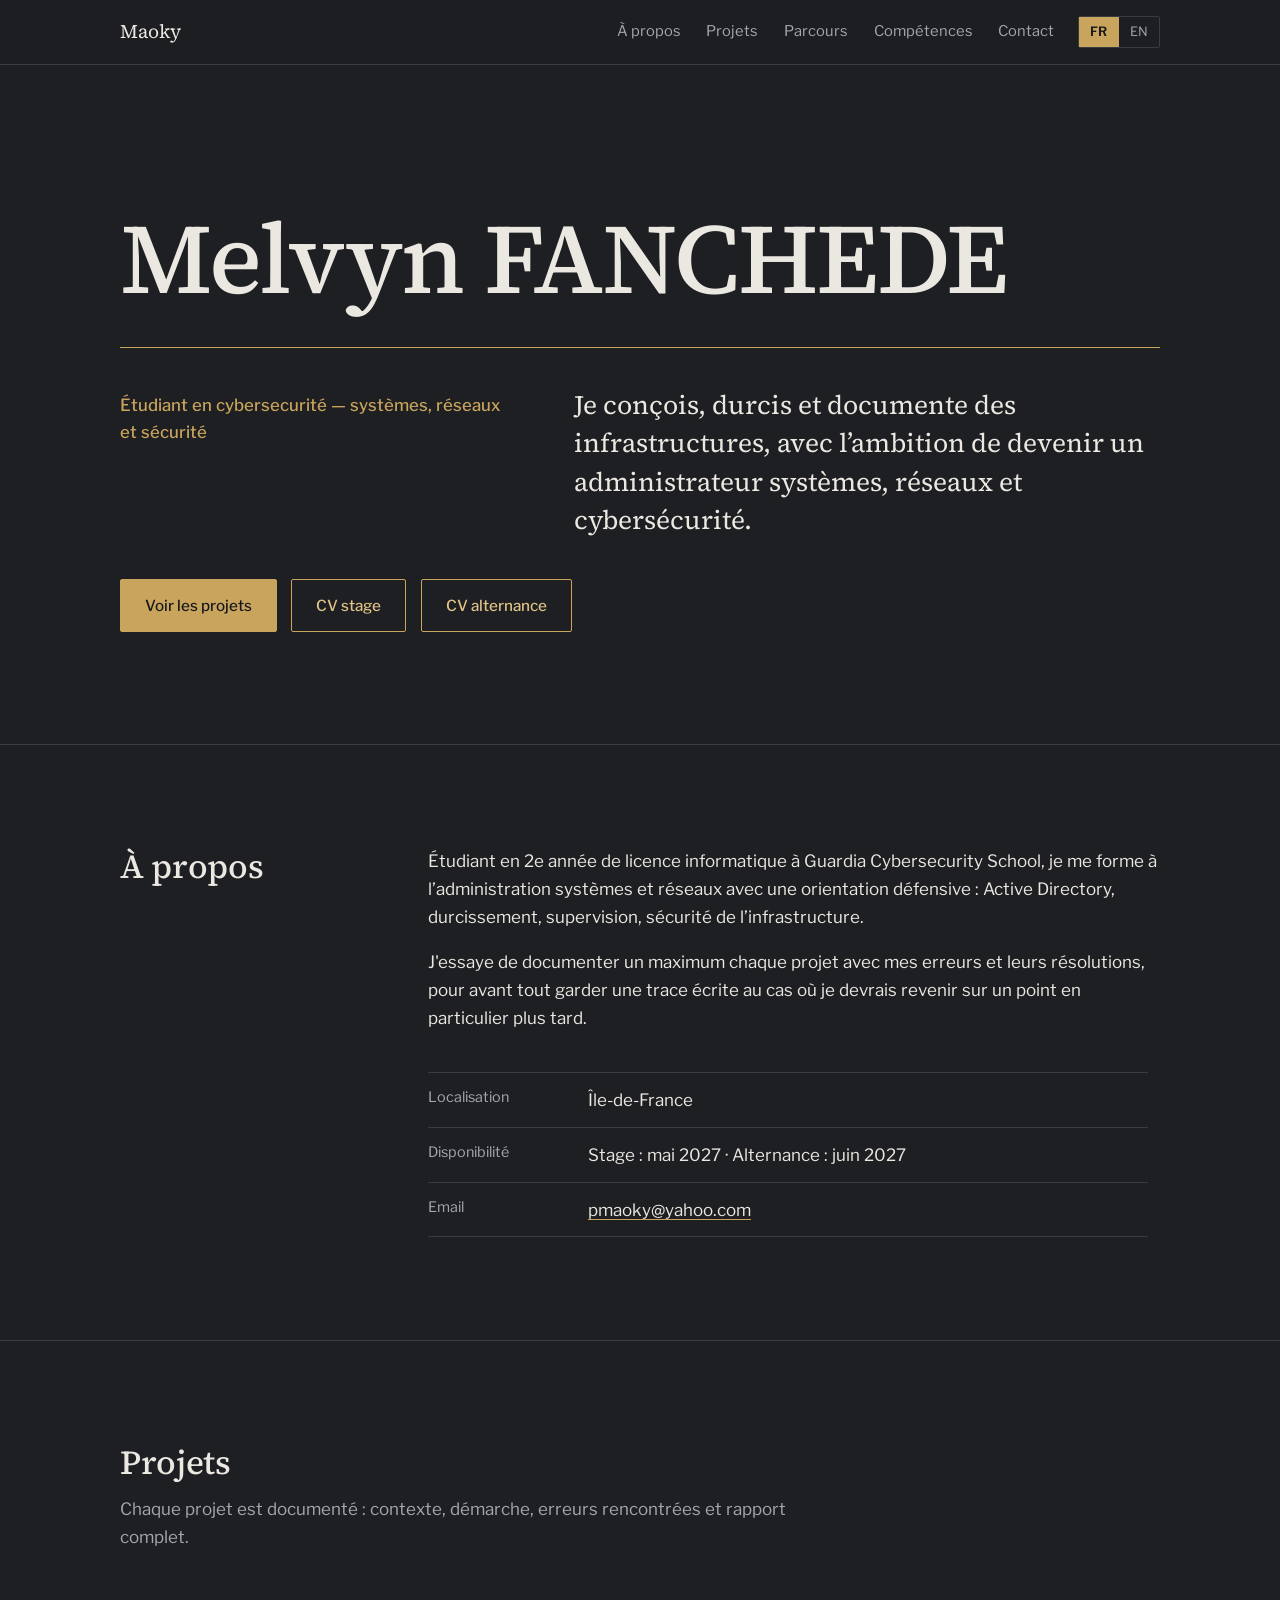
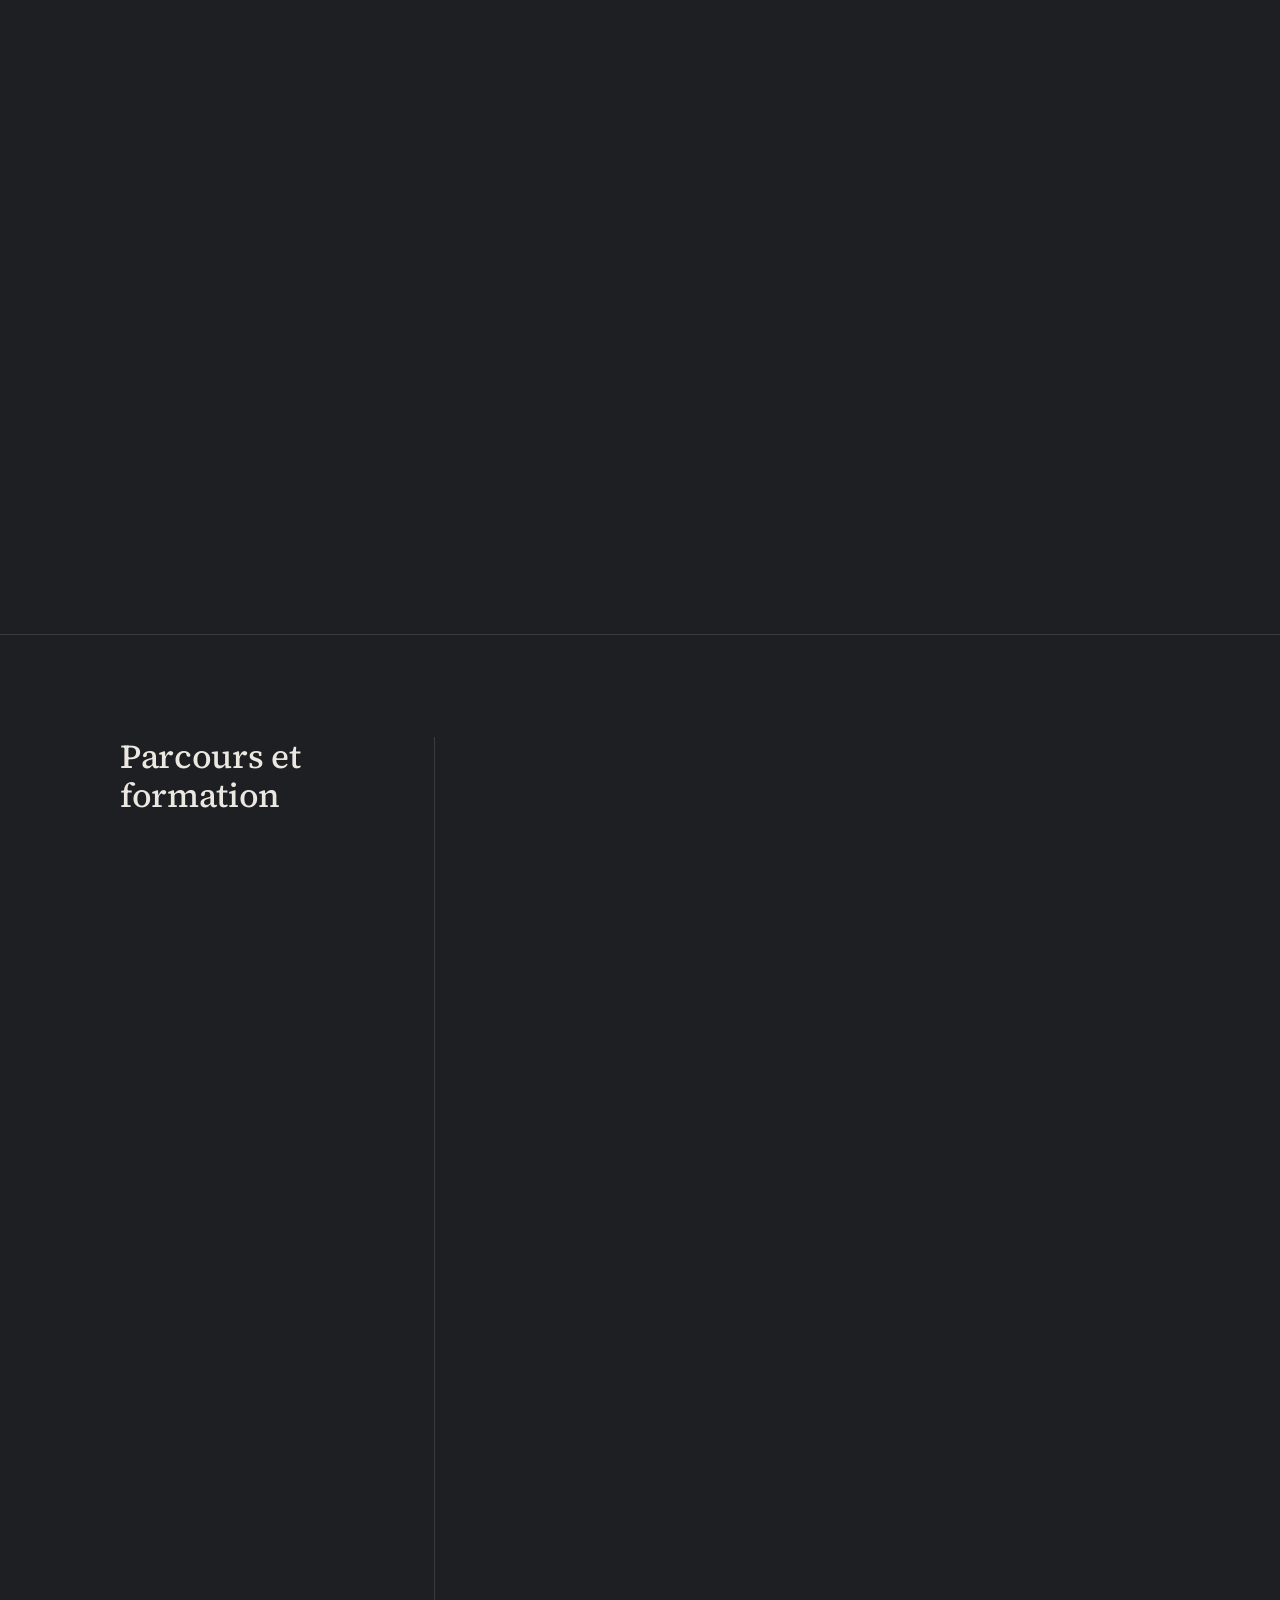
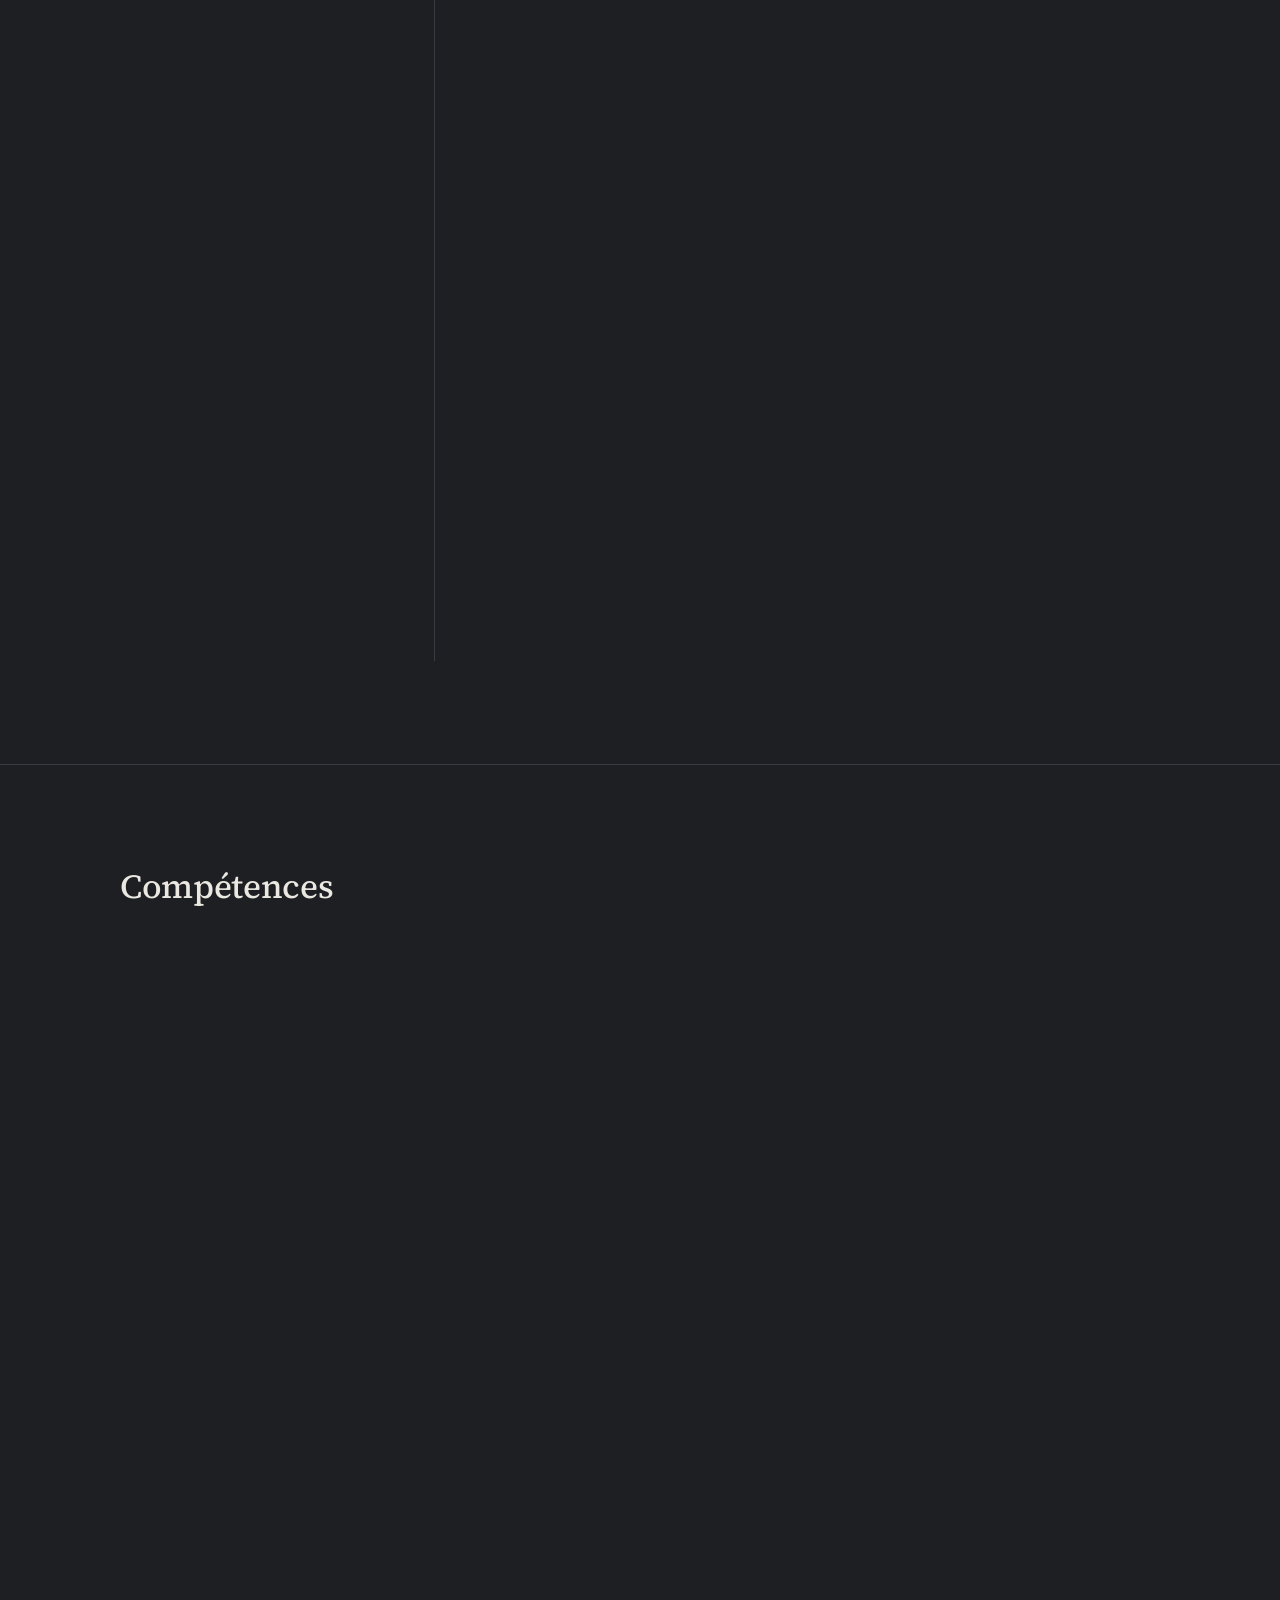
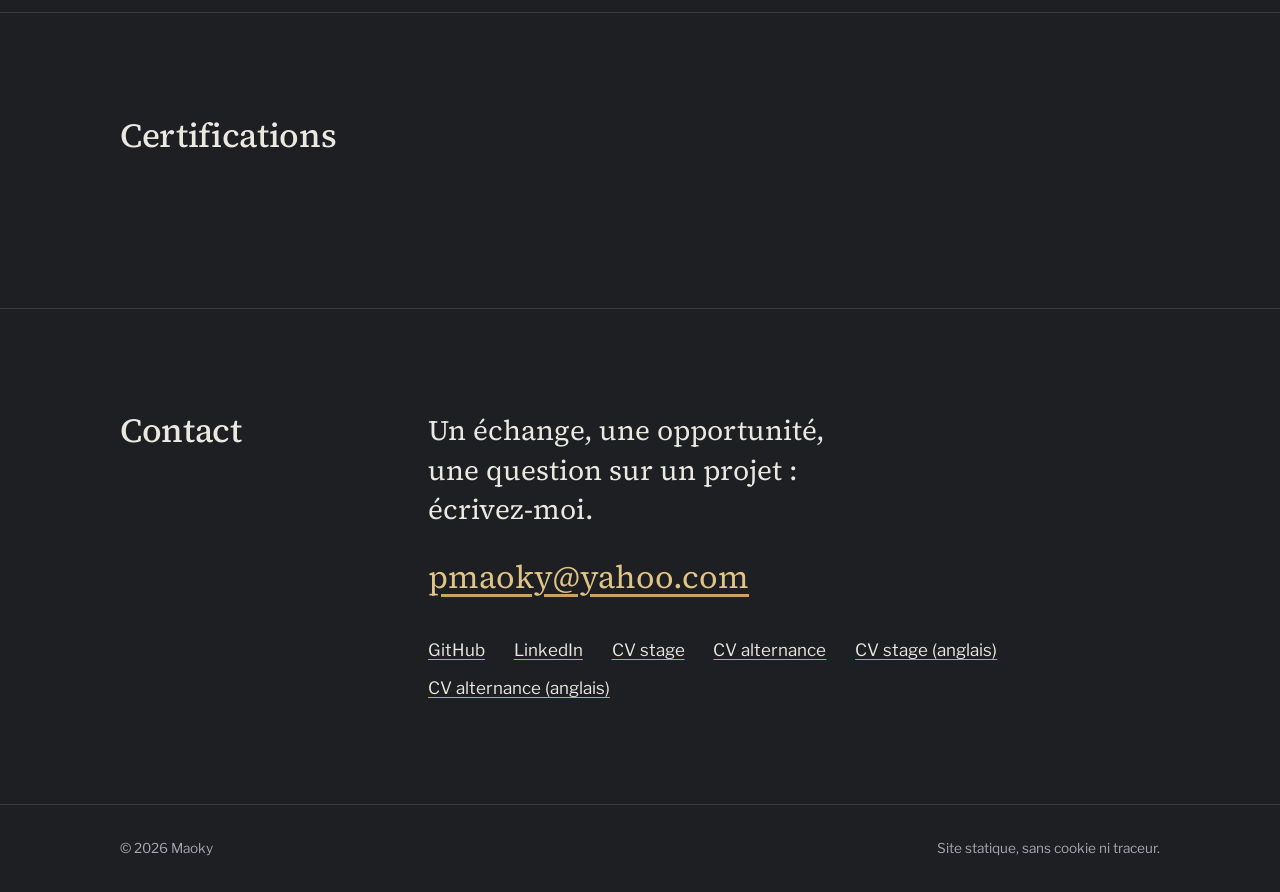
==== index.html @ 4400ca33 "Ajout CV stage/alternance et disponibilités" ====
<!doctype html>
<html lang="fr">
<head>
  <meta charset="utf-8">
  <meta name="viewport" content="width=device-width, initial-scale=1">
  <!-- Politique de sécurité du contenu : seules les ressources du site lui-même sont autorisées. -->
  <meta http-equiv="Content-Security-Policy" content="default-src 'none'; script-src 'self'; style-src 'self'; img-src 'self' data:; font-src 'self'; object-src 'self'; frame-src 'self'; connect-src 'self'; base-uri 'none'; form-action 'none'">
  <meta name="referrer" content="strict-origin-when-cross-origin">
  <meta name="color-scheme" content="dark">
  <meta name="theme-color" content="#1d1f23">
  <title>Maoky — Étudiant en cybersécurité : systèmes, réseaux et sécurité</title>
  <link rel="icon" href="favicon.svg" type="image/svg+xml">
  <link rel="stylesheet" href="css/style.css?v=3">
  <script src="js/main.js?v=3" defer></script>
</head>
<body data-page="home" data-root="">
  <a class="skip" href="#main">Aller au contenu</a>
  <header class="topbar">
    <div class="wrap topbar-inner">
      <a class="brand" href="index.html">Maoky</a>
      <nav aria-label="Navigation">
        <ul class="nav">
          <li><a href="#about">À propos</a></li>
          <li><a href="#projects">Projets</a></li>
          <li><a href="#journey">Parcours</a></li>
          <li><a href="#skills">Compétences</a></li>
          <li><a href="#contact">Contact</a></li>
        </ul>
      </nav>
      <div class="langs" role="group" aria-label="Langue / Language">
        <span aria-current="true">FR</span>
        <a href="en/index.html" hreflang="en" lang="en" title="Passer en anglais">EN</a>
      </div>
    </div>
  </header>

  <main id="main">

    <!-- Accueil -->
    <section class="hero">
      <div class="wrap">
        <h1 class="hero-name">Melvyn FANCHEDE</h1>
        <div class="hero-rule" aria-hidden="true"></div>
        <div class="hero-grid">
          <p class="hero-role">Étudiant en cybersecurité — systèmes, réseaux et sécurité</p>
          <p class="hero-tagline">Je conçois, durcis et documente des infrastructures, avec l’ambition de devenir un administrateur systèmes, réseaux et cybersécurité.</p>
        </div>
        <div class="actions">
          <a class="btn btn-solid" href="#projects">Voir les projets</a>
          <a class="btn" href="files/cv-stage-fr.pdf" download>CV stage</a>
          <a class="btn" href="files/cv-alternance-fr.pdf" download>CV alternance</a>
        </div>
      </div>
    </section>

    <!-- À propos -->
    <section id="about" class="section">
      <div class="wrap two-col">
        <div><h2>À propos</h2></div>
        <div class="about-body">
          <p class="prose">Étudiant en 2e année de licence informatique à Guardia Cybersecurity School, je me forme à l’administration systèmes et réseaux avec une orientation défensive : Active Directory, durcissement, supervision, sécurité de l’infrastructure.</p>
          <p class="prose">J'essaye de documenter un maximum chaque projet avec mes erreurs et leurs résolutions, pour avant tout garder une trace écrite au cas où je devrais revenir sur un point en particulier plus tard.</p>
          <dl class="facts">
            <div><dt>Localisation</dt><dd>Île-de-France</dd></div>
            <div><dt>Disponibilité</dt><dd>Stage : mai 2027 · Alternance : juin 2027</dd></div>
            <div><dt>Email</dt><dd><a href="mailto:pmaoky@yahoo.com">pmaoky@yahoo.com</a></dd></div>
          </dl>
        </div>
      </div>
    </section>

    <!-- Projets : la liste est construite par js/main.js à partir de data/projets.json -->
    <section id="projects" class="section">
      <div class="wrap">
        <div class="section-head">
          <h2>Projets</h2>
          <p class="lead">Chaque projet est documenté : contexte, démarche, erreurs rencontrées et rapport complet.</p>
        </div>
        <div id="projects-list" aria-live="polite">
          <noscript><p class="state">JavaScript est nécessaire pour afficher les projets.</p></noscript>
        </div>
      </div>
    </section>

    <!-- Parcours -->
    <section id="journey" class="section">
      <div class="wrap two-col">
        <div><h2>Parcours et formation</h2></div>
        <ol class="timeline">
        <li class="step education reveal">
          <p class="step-period">2025 – aujourd’hui</p>
          <h3>Licence Informatique</h3>
          <p class="step-place"><span class="tag">Formation</span> Guardia Cybersecurity School - Puteaux 92800</p>
          <p class="prose"> - Techniques d'administration & supervision ISR</p>
          <p class="prose"> - Développement sécurisé web full stack</p>
          <p class="prose"> - Exercice de gestion de crise</p>
          <p class="prose"> - Introduction au reverse engineering </p>
          <p class="prose"> - Techniques de base de pentesting </p>
          <p class="prose"> - Compréhension des enjeux de la cybersécurité</p>
        </li>
        <li class="step experience reveal">
          <p class="step-period">Mai 2026 – Juillet 2026</p>
          <h3>Stage Administrateur Systèmes et Réseaux</h3>
          <p class="step-place"><span class="tag">Expérience</span> Les Résidences Yvelines Essone - Mantes La Jolie 75015</p>
          <p class="prose"> - Gestion de parc et Support : Assisté au renouvellement du parc informatique en sécurisant les nouveaux postes et en gérant les incidents quotidiens, permettant une transition fluide pour les utilisateurs.</p>
          <p class="prose"> - Réalisé un audit des serveurs de fichiers en analysant les droits d'accès internes, identifiant les vulnérabilités potentielles. </p>
          <p class="prose"> - Cartographié le réseau interne, facilitant la compréhension de l'infrastructure et la détection des points faibles. </p>
          <p class="prose"> - Analysé les solutions de sécurité Microsoft déployées, documentant les configurations et les mécanismes de protection pour l'équipe</p>
        </li>
         <li class="step education reveal">
          <p class="step-period">2022 - 2025</p>
          <h3>Bac Technologique STI2D - Option SIN</h3>
          <p class="step-place"><span class="tag">Formation</span> Lycée Jules Ferry - Versailles 78000</p>
          <p class="prose"> - Initiation aux langages de programmation webs comme HTML, CSS, JS et Bootstrap.</p>
          <p class="prose"> - Initiation aux bases du réseaux.</p>
          <p class="prose"> - Pilotages de projets avec des cartes Arduino.</p>
          <p class="prose"> - Création de base de donnée en SQL.</p>
        </li>
        <li class="step experience reveal">
          <p class="step-period">Février 2022 - 1 semaine</p>
          <h3>Stage Technicien de Laboratoire</h3>
          <p class="step-place"><span class="tag">Expérience</span> GINGER CEBTP - Elancourt 78990</p>
          <p class="prose"> - Conçu et testé des solutions techniques en utilisant des outils de laboratoire, répondant aux besoins spécifiques des projets.</p>
          <p class="prose"> - Effectué des tests sur des échantillons en laboratoire, contribuant à la validation des résultats des projets.</p>
          <p class="prose"> - Utilisé des équipements de laboratoire de chimie pour des expériences, en suivant les protocoles de sécurité et de manipulation. </p>
        </li>
        </ol>
      </div>
    </section>

    <!-- Compétences -->
    <section id="skills" class="section">
      <div class="wrap">
        <div class="section-head"><h2>Compétences</h2></div>
        <div class="skill-grid">
        <div class="skill reveal">
          <h3>Active Directory</h3>
          <ul>
            <li>Windows Server, AD DS, GPO, modèle d’administration en tiers</li>
            <li>PKI (AD CS) et LDAPS</li>
            <li>Audit PingCastle et remédiation</li>
            <li>PowerShell</li>
          </ul>
        </div>
        <div class="skill reveal">
          <h3>Réseau</h3>
          <ul>
            <li>VLAN, trunk, routage inter-VLAN</li>
            <li>DHCP, DMZ</li>
            <li>pfSense</li>
          </ul>
        </div>
        <div class="skill reveal">
          <h3>Linux et supervision</h3>
          <ul>
            <li>Debian</li>
            <li>Kali Linux</li>
            <li>Ubuntu</li>
            <li>Bastion Teleport</li>
          </ul>
        </div>
        <div class="skill reveal">
          <h3>Virtualisation</h3>
          <ul>
            <li>VMware Workstation</li>
            <li>VirtualBox</li>
            <li>Proxmox</li>
            <li>GNS3</li>
          </ul>
        </div>
        <div class="skill reveal">
          <h3>Pentesting</h3>
          <ul>
            <li>Banner Grappling</li>
            <li>OS Fingerprinting</li>
            <li>Nmap</li>
            <li>Netdiscover</li>
            <li>Msfvenom</li>
            <li>Metasploitable</li>
          </ul>
        </div>
        </div>
      </div>
    </section>

    <!-- Certifications : images dans images/certifications/
         Pour en ajouter une, copie un bloc <li>…</li> et change l'image, le texte "alt" et la légende. -->
    <section id="certifications" class="section">
      <div class="wrap">
        <div class="section-head"><h2>Certifications</h2></div>
        <ul class="gallery">
          <!-- Exemple : enlève les marques de commentaire autour de ce bloc et remplace les valeurs
          <li class="reveal">
            <figure>
              <a href="images/certifications/nom-du-fichier.jpg" target="_blank" rel="noopener noreferrer">
                <img src="images/certifications/nom-du-fichier.jpg" alt="Certificat Nom de la certification" loading="lazy" decoding="async">
              </a>
              <figcaption>Nom de la certification — Organisme, 2026</figcaption>
            </figure>
          </li>
          -->
        </ul>
      </div>
    </section>

    <!-- Contact -->
    <section id="contact" class="section contact">
      <div class="wrap two-col">
        <div><h2>Contact</h2></div>
        <div>
          <p class="contact-lead">Un échange, une opportunité, une question sur un projet : écrivez-moi.</p>
          <p><a class="contact-mail" href="mailto:pmaoky@yahoo.com">pmaoky@yahoo.com</a></p>
          <ul class="links">
            <li><a href="https://github.com/ma0ky" rel="noopener noreferrer" target="_blank">GitHub</a></li>
            <li><a href="https://www.linkedin.com/in/melvyn-fanchede-admin" rel="noopener noreferrer" target="_blank">LinkedIn</a></li>
            <li><a href="files/cv-stage-fr.pdf" download>CV stage</a></li>
            <li><a href="files/cv-alternance-fr.pdf" download>CV alternance</a></li>
            <li><a href="files/cv-stage-en.pdf" download hreflang="en">CV stage (anglais)</a></li>
            <li><a href="files/cv-alternance-en.pdf" download hreflang="en">CV alternance (anglais)</a></li>
          </ul>
        </div>
      </div>
    </section>

  </main>

  <footer class="footer">
    <div class="wrap footer-inner">
      <span>© 2026 Maoky</span>
      <span>Site statique, sans cookie ni traceur.</span>
    </div>
  </footer>
</body>
</html>
---- css/style.css ----
/* ───────── Polices (auto-hébergées, aucune requête externe) ───────── */
@font-face {
  font-family: 'Libre Franklin';
  font-style: normal;
  font-weight: 100 900;
  font-display: swap;
  src: url('../fonts/libre-franklin-latin-wght-normal.woff2') format('woff2');
}
@font-face {
  font-family: 'Source Serif 4';
  font-style: normal;
  font-weight: 200 900;
  font-display: swap;
  src: url('../fonts/source-serif-4-latin-wght-normal.woff2') format('woff2');
}

/* ───────── Tokens ───────── */
:root {
  --bg: #1d1f23;          /* anthracite */
  --bg-deep: #17181b;
  --bg-raised: #25282d;
  --line: #373b42;
  --text: #ebe8e1;
  --muted: #a3a8b0;
  --gold: #c9a45c;        /* laiton, sobre */
  --gold-bright: #e0c386;
  --gold-tint: rgba(201, 164, 92, 0.09);

  --serif: 'Source Serif 4', 'Iowan Old Style', Palatino, Georgia, serif;
  --sans: 'Libre Franklin', system-ui, -apple-system, 'Segoe UI', sans-serif;

  --wrap: 1120px;
  --gutter: clamp(1.25rem, 4vw, 2.5rem);
}

/* ───────── Base ───────── */
*, *::before, *::after { box-sizing: border-box; }
html { scroll-padding-top: 5.5rem; -webkit-text-size-adjust: 100%; }
body {
  margin: 0;
  background: var(--bg);
  color: var(--text);
  font-family: var(--sans);
  font-size: 1.0625rem;
  line-height: 1.65;
  -webkit-font-smoothing: antialiased;
}
@media (prefers-reduced-motion: no-preference) { html { scroll-behavior: smooth; } }
::selection { background: var(--gold); color: var(--bg-deep); }
img { display: block; max-width: 100%; }
a { color: inherit; text-decoration-color: var(--gold); text-underline-offset: 0.2em; }
a:hover { color: var(--gold-bright); }
:focus-visible { outline: 2px solid var(--gold-bright); outline-offset: 3px; border-radius: 2px; }
ul, ol { margin: 0; padding: 0; list-style: none; }
p { margin: 0 0 1em; }
h1, h2, h3 { font-family: var(--serif); font-weight: 500; line-height: 1.15; margin: 0; letter-spacing: -0.01em; }
h2 { font-size: clamp(1.7rem, 3vw, 2.1rem); }
h3 { font-size: 1.35rem; }
.muted { color: var(--muted); }

.wrap { width: 100%; max-width: var(--wrap); margin: 0 auto; padding: 0 var(--gutter); }
.narrow > * { max-width: 780px; }

.skip { position: absolute; left: -999px; top: 0.5rem; background: var(--gold); color: var(--bg-deep); padding: 0.5rem 1rem; z-index: 100; }
.skip:focus { left: 0.5rem; }

/* ───────── Barre du haut ───────── */
.topbar {
  position: sticky; top: 0; z-index: 50;
  background: rgba(29, 31, 35, 0.92);
  backdrop-filter: blur(8px);
  border-bottom: 1px solid var(--line);
}
.topbar-inner { display: flex; align-items: center; gap: 1.5rem; min-height: 4rem; flex-wrap: wrap; }
.brand { font-family: var(--serif); font-size: 1.2rem; text-decoration: none; margin-right: auto; padding: 0.5rem 0; }
.nav { display: flex; gap: 1.6rem; font-size: 0.92rem; }
.nav a { color: var(--muted); text-decoration: none; padding: 0.4rem 0; border-bottom: 1px solid transparent; transition: color 0.2s, border-color 0.2s; }
.nav a:hover { color: var(--text); border-color: var(--gold); }
.langs { display: flex; font-size: 0.8rem; border: 1px solid var(--line); border-radius: 2px; }
.langs > * { padding: 0.25rem 0.7rem; text-decoration: none; }
.langs [aria-current] { background: var(--gold); color: var(--bg-deep); font-weight: 600; }
.langs a { color: var(--muted); }
@media (max-width: 760px) {
  .topbar-inner { gap: 0.25rem 1rem; padding-bottom: 0.4rem; }
  nav { order: 3; width: 100%; overflow-x: auto; }
  .nav { gap: 1.2rem; white-space: nowrap; }
}

/* ───────── Accueil ───────── */
.hero { padding: clamp(4.5rem, 12vw, 9rem) 0 clamp(4rem, 9vw, 7rem); }
.hero-name { font-size: clamp(2.8rem, 8.5vw, 6.2rem); line-height: 1; font-weight: 500; letter-spacing: -0.02em; }
.hero-rule { height: 1px; background: var(--gold); margin: clamp(1.5rem, 3vw, 2.5rem) 0; transform-origin: left; }
.hero-grid { display: grid; gap: 1.2rem 4rem; }
@media (min-width: 860px) { .hero-grid { grid-template-columns: 1fr 1.5fr; align-items: start; } }
.hero-role { color: var(--gold); font-weight: 500; font-size: 1.05rem; margin: 0.35rem 0 0; }
.hero-tagline { font-family: var(--serif); font-size: clamp(1.3rem, 2.4vw, 1.65rem); line-height: 1.45; margin: 0; }
.actions { display: flex; flex-wrap: wrap; gap: 0.9rem; margin-top: 2.5rem; }

/* Un seul moment orchestré : l'ouverture de l'accueil */
@media (prefers-reduced-motion: no-preference) {
  .hero-name { animation: rise 0.8s cubic-bezier(0.2, 0.7, 0.2, 1) both; }
  .hero-rule { animation: draw 1.1s cubic-bezier(0.6, 0, 0.2, 1) 0.3s both; }
  .hero-grid { animation: rise 0.8s ease 0.85s both; }
  .actions { animation: rise 0.8s ease 1.05s both; }
}
@keyframes rise { from { opacity: 0; transform: translateY(14px); } to { opacity: 1; transform: none; } }
@keyframes draw { from { transform: scaleX(0); } to { transform: scaleX(1); } }

/* ───────── Boutons ───────── */
.btn {
  display: inline-block; padding: 0.8rem 1.5rem;
  border: 1px solid var(--gold); border-radius: 2px;
  color: var(--gold-bright); text-decoration: none; font-weight: 500; font-size: 0.95rem;
  transition: background 0.2s, color 0.2s;
}
.btn:hover { background: var(--gold-tint); color: var(--gold-bright); }
.btn.btn-solid { background: var(--gold); color: var(--bg-deep); }
.btn.btn-solid:hover { background: var(--gold-bright); color: var(--bg-deep); }
.textlink { color: var(--gold-bright); font-weight: 500; font-size: 0.95rem; }

/* ───────── Sections ───────── */
.section { padding: clamp(3.5rem, 8vw, 6.5rem) 0; border-top: 1px solid var(--line); }
.section-head { margin-bottom: clamp(2rem, 4vw, 3.5rem); max-width: 60ch; }
.section-head .lead { color: var(--muted); margin: 0.8rem 0 0; }
.two-col { display: grid; gap: 1.5rem 4rem; grid-template-columns: minmax(0, 1fr); }
.two-col > * { min-width: 0; }
@media (min-width: 860px) {
  .two-col { grid-template-columns: minmax(0, 1fr) minmax(0, 3fr); }
  .two-col > :first-child { position: sticky; top: 6rem; align-self: start; }
}
.prose { max-width: 66ch; margin-bottom: 1em; }
.prose.pre { white-space: pre-line; }
.points { list-style: disc; padding-left: 1.25em; }
.points li { margin-bottom: 0.5em; }
.points li::marker { color: var(--gold); }
.points .pre { white-space: pre-line; }

/* À propos */
.facts { margin: 2.5rem 0 0; max-width: 60ch; }
.facts > div { display: grid; grid-template-columns: minmax(5.5rem, 9rem) minmax(0, 1fr); gap: 1rem; padding: 0.8rem 0; border-top: 1px solid var(--line); }
.facts > div:last-child { border-bottom: 1px solid var(--line); }
.facts dt { color: var(--muted); font-size: 0.9rem; }
.facts dd { margin: 0; overflow-wrap: anywhere; }

/* ───────── Projets ───────── */
.feature { display: grid; gap: 1.8rem 3.5rem; margin-bottom: clamp(3rem, 6vw, 5rem); }
@media (min-width: 860px) { .feature { grid-template-columns: 1.15fr 1fr; align-items: center; } }
.feature-media {
  display: block; aspect-ratio: 16 / 10; overflow: hidden;
  border: 1px solid var(--line); border-radius: 3px; background: var(--bg-raised);
  text-decoration: none;
}
.feature-media img { width: 100%; height: 100%; object-fit: cover; transition: transform 0.7s cubic-bezier(0.2, 0.7, 0.2, 1); }
.feature:hover .feature-media img { transform: scale(1.035); }
.ph {
  display: grid; place-items: center; width: 100%; height: 100%;
  background: linear-gradient(135deg, var(--bg-raised), var(--bg-deep));
  font-family: var(--serif); font-size: clamp(3rem, 8vw, 5rem); color: var(--gold); opacity: 0.75;
}
.feature-body h3 { font-size: clamp(1.6rem, 3vw, 2.1rem); margin: 0.2rem 0 1rem; }
.feature-body h3 a { text-decoration: none; }
.meta { color: var(--muted); font-size: 0.88rem; margin: 0; }

.chips { display: flex; flex-wrap: wrap; gap: 0.4rem; margin: 0 0 1.4rem; }
.chips li { border: 1px solid var(--line); border-radius: 2px; padding: 0.1rem 0.6rem; font-size: 0.8rem; color: var(--muted); }

.index { border-top: 1px solid var(--line); }
.index > li { border-bottom: 1px solid var(--line); }
.row {
  position: relative; display: grid; gap: 0.5rem 2rem; padding: 1.5rem 1rem;
  text-decoration: none; transition: background 0.25s;
}
@media (min-width: 860px) { .row { grid-template-columns: 9.5rem 1fr 14rem; align-items: baseline; } }
.row::before {
  content: ''; position: absolute; left: 0; top: 0; bottom: 0; width: 3px;
  background: var(--gold); transform: scaleY(0); transform-origin: top; transition: transform 0.3s ease;
}
.row:hover { background: var(--gold-tint); color: var(--text); }
.row:hover::before, .row:focus-visible::before { transform: scaleY(1); }
.row-date { color: var(--muted); font-size: 0.9rem; }
.row-main { display: grid; gap: 0.25rem; }
.row-title { font-family: var(--serif); font-size: 1.35rem; line-height: 1.25; }
.row-sum { color: var(--muted); font-size: 0.95rem; }
.row-stack { color: var(--muted); font-size: 0.85rem; }
.row:hover .row-title { color: var(--gold-bright); }

/* ───────── Parcours (une vraie séquence : frise) ───────── */
.timeline { border-left: 1px solid var(--line); margin-left: 0.4rem; }
.step { position: relative; padding: 0 0 2.8rem 2rem; }
.step:last-child { padding-bottom: 0; }
.step::before {
  content: ''; position: absolute; left: -0.4rem; top: 0.45rem; width: 0.75rem; height: 0.75rem;
  border: 1px solid var(--gold); border-radius: 50%; background: var(--bg);
}
.step.experience::before { background: var(--gold); }
.step-period { color: var(--gold); font-size: 0.9rem; font-variant-numeric: tabular-nums; margin: 0 0 0.3rem; }
.step h3 { margin-bottom: 0.35rem; }
.step-place { color: var(--muted); margin: 0 0 0.8rem; }
.tag { border: 1px solid var(--line); border-radius: 2px; padding: 0 0.45rem; font-size: 0.78rem; margin-right: 0.4rem; }

/* ───────── Compétences ───────── */
.skill-grid { display: grid; gap: 2.8rem 3rem; grid-template-columns: repeat(auto-fit, minmax(240px, 1fr)); }
.skill { position: relative; padding-top: 1.1rem; border-top: 1px solid var(--line); }
.skill::before { content: ''; position: absolute; top: -1px; left: 0; width: 2.5rem; height: 2px; background: var(--gold); }
.skill h3 { font-size: 1.2rem; margin-bottom: 0.8rem; }
.skill li { padding: 0.35rem 0; border-bottom: 1px solid var(--line); font-size: 0.97rem; color: var(--muted); }
.skill li:last-child { border-bottom: 0; }

/* ───────── Contact ───────── */
.contact-lead { font-family: var(--serif); font-size: clamp(1.35rem, 2.6vw, 1.75rem); line-height: 1.4; max-width: 30ch; margin-bottom: 1.4rem; }
.contact-mail { overflow-wrap: anywhere; font-family: var(--serif); font-size: clamp(1.4rem, 3vw, 2rem); color: var(--gold-bright); }
.links { display: flex; flex-wrap: wrap; gap: 0.6rem 1.8rem; margin-top: 2rem; }

/* ───────── Pied de page ───────── */
.footer { border-top: 1px solid var(--line); padding: 2rem 0; color: var(--muted); font-size: 0.85rem; }
.footer-inner { display: flex; flex-wrap: wrap; justify-content: space-between; gap: 0.5rem 2rem; }

/* ───────── Page projet ───────── */
.project { padding: 3rem 0 6rem; }
.back { display: inline-block; margin-bottom: 2rem; }
.project-head h1 { font-size: clamp(2.2rem, 5.5vw, 3.5rem); margin: 0.3rem 0 1.2rem; }
.project-head .lead { font-family: var(--serif); font-size: 1.3rem; line-height: 1.5; color: var(--text); max-width: 54ch; }
.stack-line { display: flex; flex-wrap: wrap; align-items: baseline; gap: 0.6rem 1.2rem; margin-top: 1.5rem; }
.stack-line .chips { margin: 0; }
.cover { width: 100%; aspect-ratio: 16 / 9; object-fit: cover; margin-top: 2.5rem; border: 1px solid var(--line); border-radius: 3px; }
.block { margin-top: 3.5rem; padding-top: 2rem; border-top: 1px solid var(--line); }
.block h2 { font-size: 1.5rem; margin-bottom: 1.1rem; }
.gallery { display: grid; gap: 1rem; grid-template-columns: repeat(auto-fit, minmax(260px, 1fr)); }
.gallery img { width: 100%; border: 1px solid var(--line); border-radius: 3px; background: var(--bg-raised); }
.gallery figure { margin: 0; }
.gallery figcaption { margin-top: 0.6rem; font-size: 0.9rem; color: var(--muted); }
.pdf { display: block; width: 100%; height: 80vh; min-height: 520px; border: 1px solid var(--line); border-radius: 3px; background: var(--bg-raised); margin-bottom: 1.4rem; }

/* ───────── Apparition au scroll (activée par main.js) ───────── */
@media (prefers-reduced-motion: no-preference) {
  .reveal { transition: opacity 0.7s ease, transform 0.7s ease; }
  .reveal.is-hidden { opacity: 0; transform: translateY(12px); }
}

/* ───────── États de chargement (projets rendus par main.js) ───────── */
.state { color: var(--muted); }
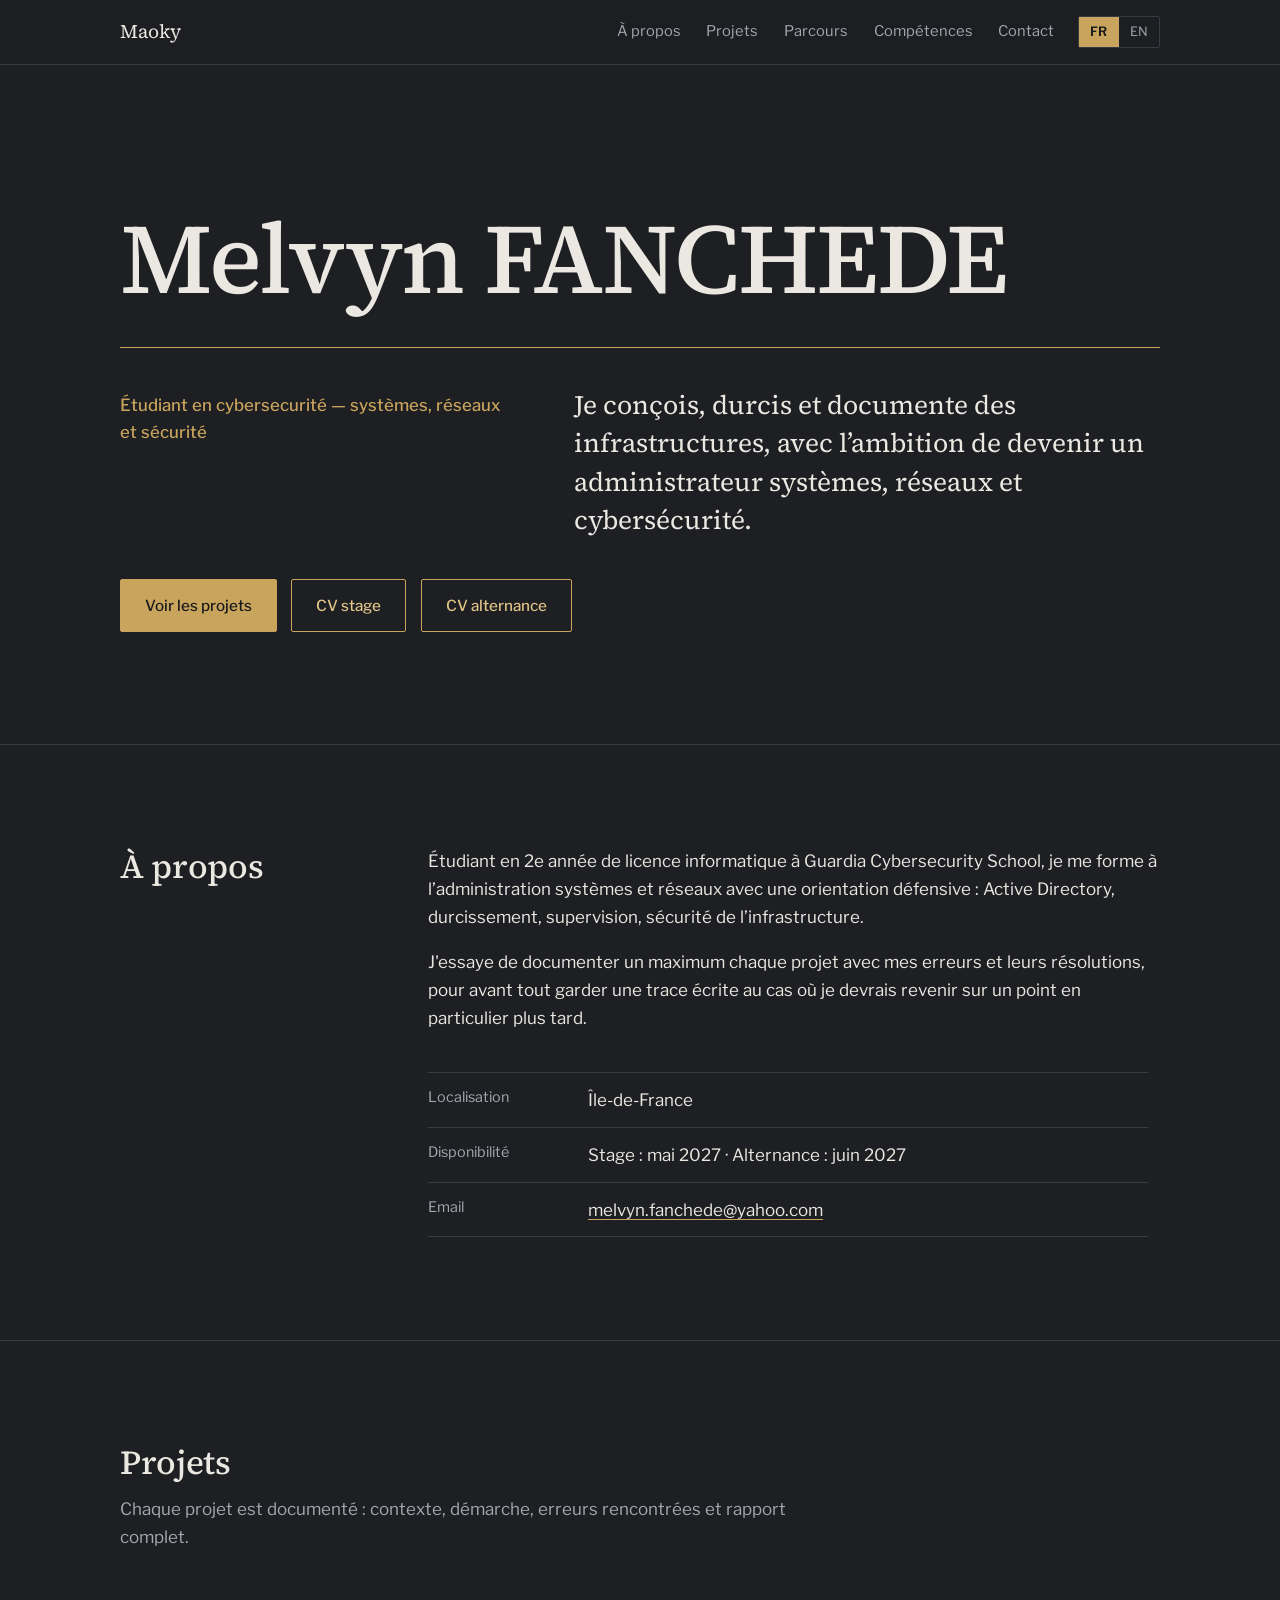
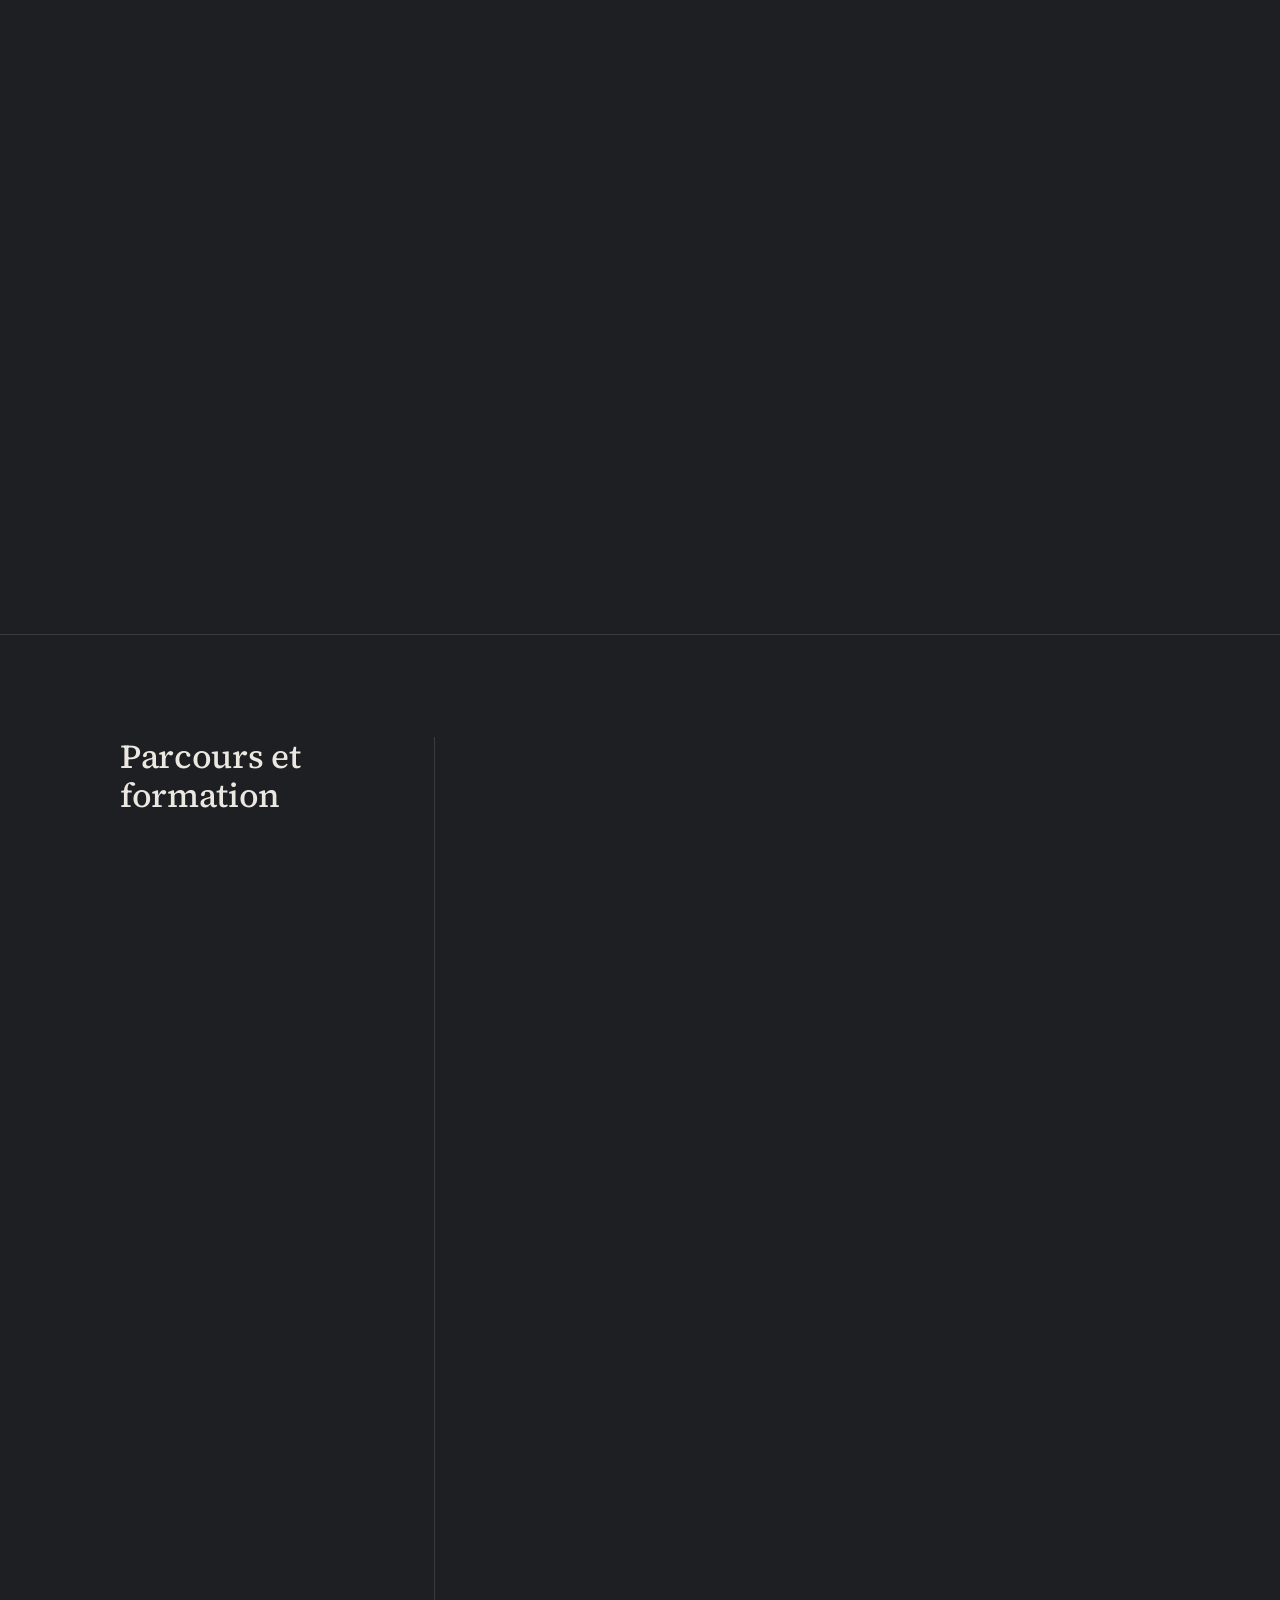
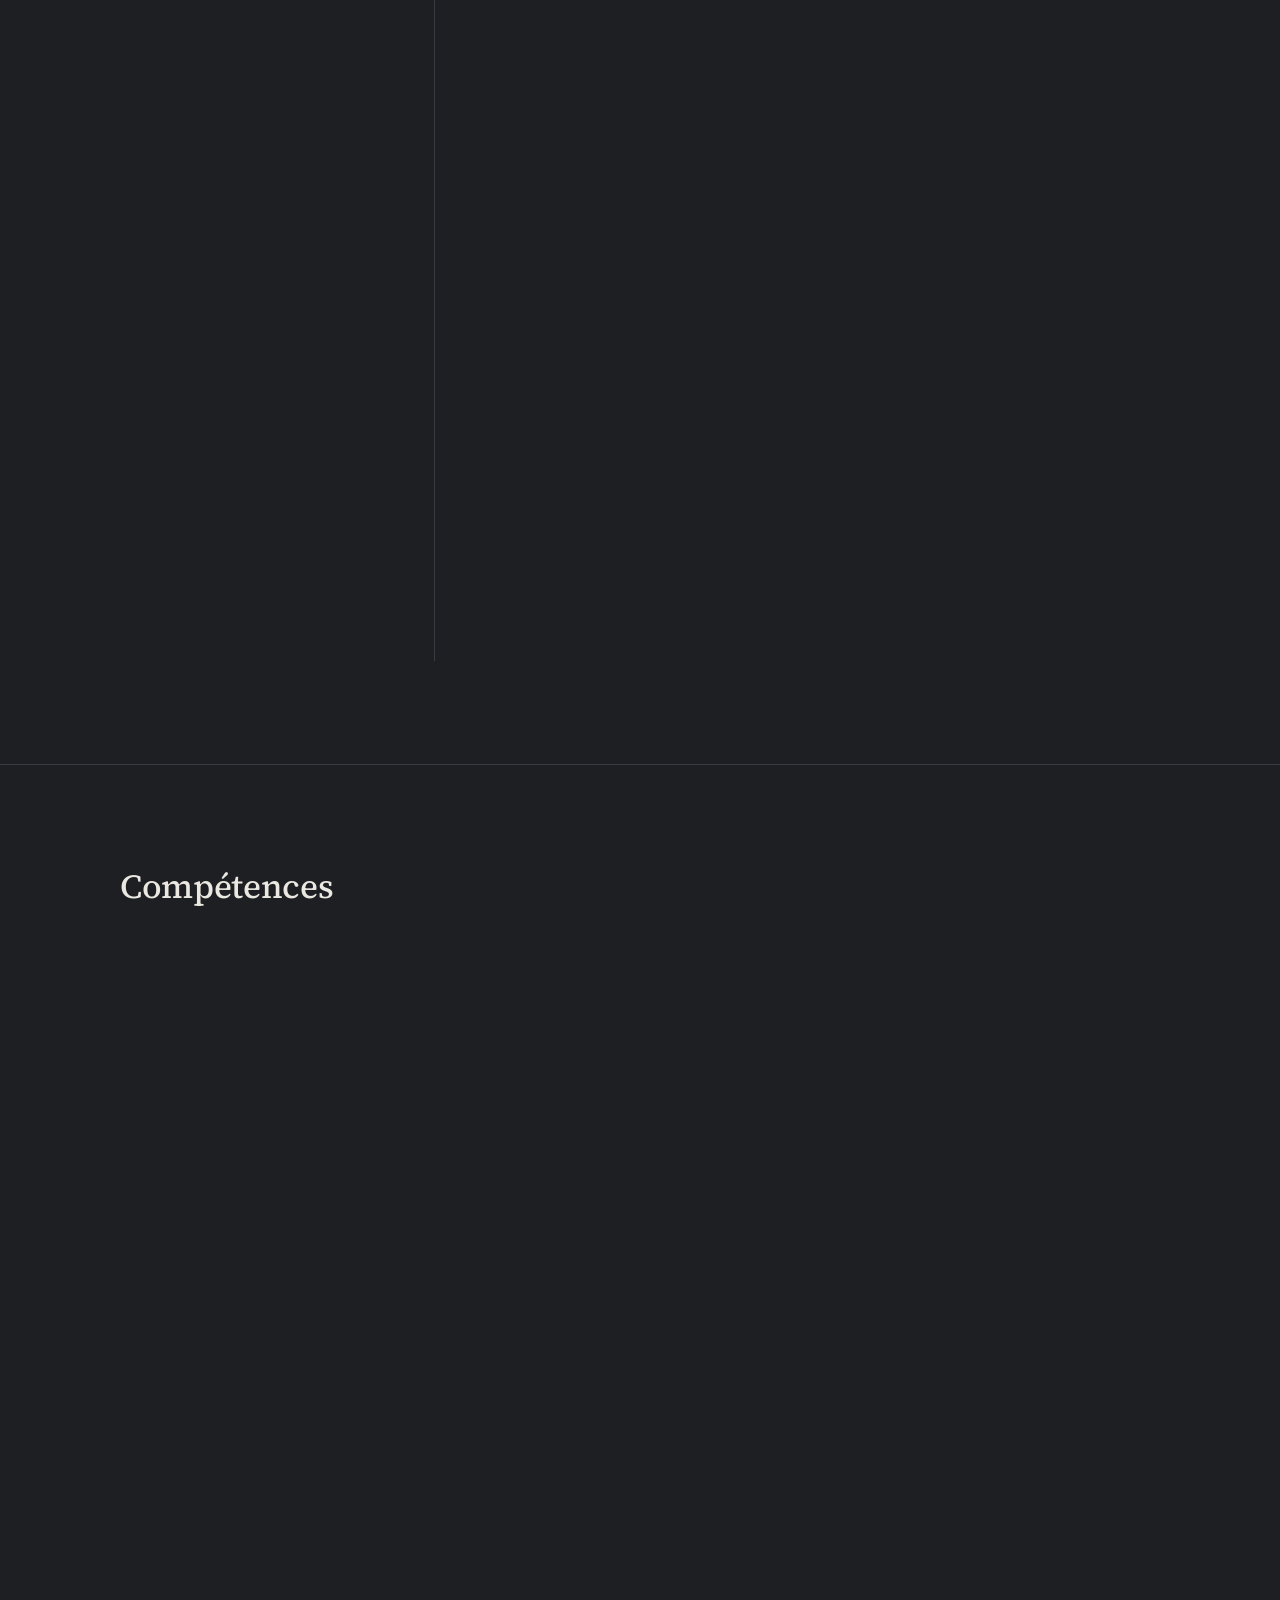
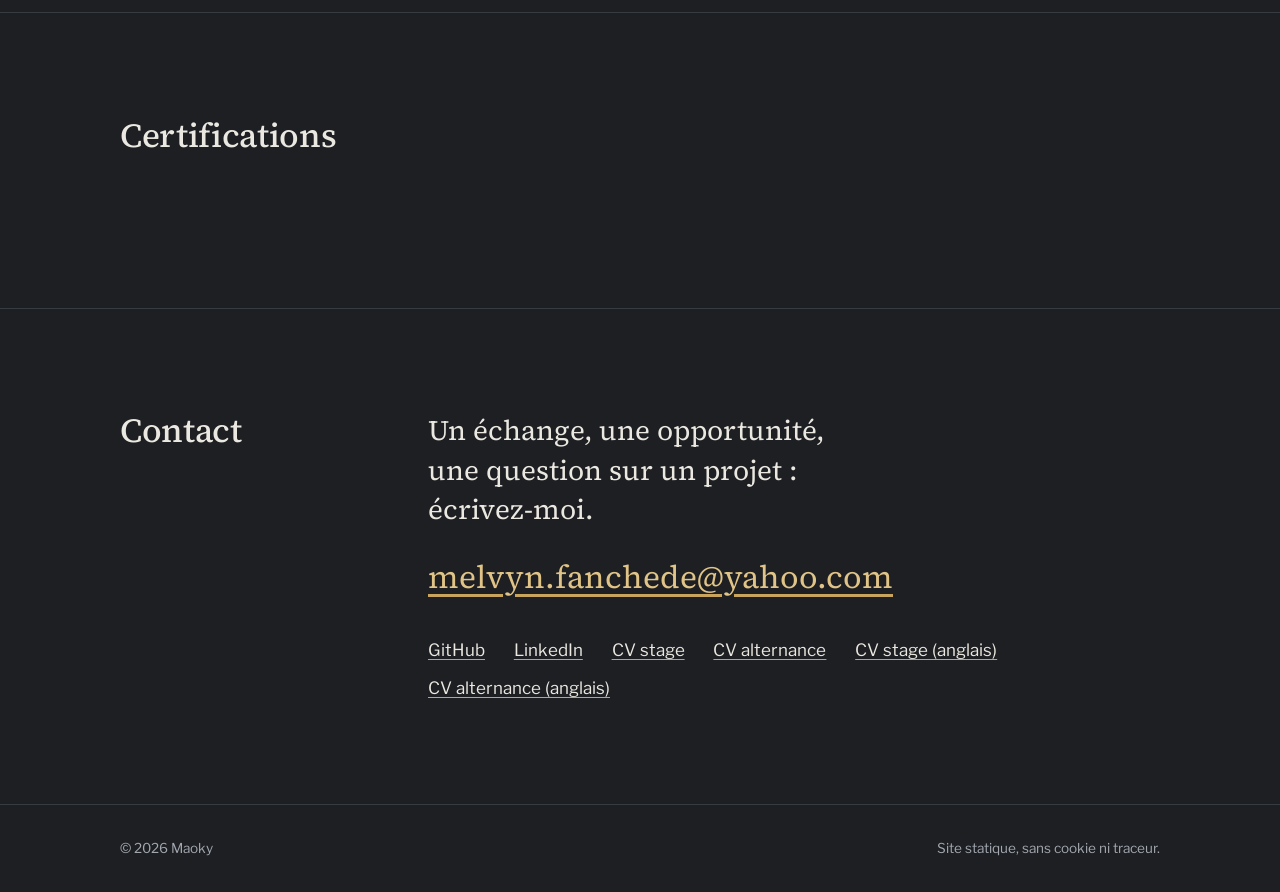
==== commit d1f102c3: "addresse mail change" ====
--- a/index.html
+++ b/index.html
@@ -63,7 +63,7 @@
           <dl class="facts">
             <div><dt>Localisation</dt><dd>Île-de-France</dd></div>
             <div><dt>Disponibilité</dt><dd>Stage : mai 2027 · Alternance : juin 2027</dd></div>
-            <div><dt>Email</dt><dd><a href="mailto:pmaoky@yahoo.com">pmaoky@yahoo.com</a></dd></div>
+            <div><dt>Email</dt><dd><a href="mailto:melvyn.fanchede@yahoo.com">melvyn.fanchede@yahoo.com</a></dd></div>
           </dl>
         </div>
       </div>
@@ -209,7 +209,7 @@
         <div><h2>Contact</h2></div>
         <div>
           <p class="contact-lead">Un échange, une opportunité, une question sur un projet : écrivez-moi.</p>
-          <p><a class="contact-mail" href="mailto:pmaoky@yahoo.com">pmaoky@yahoo.com</a></p>
+          <p><a class="contact-mail" href="mailto:melvyn.fanchede@yahoo.com">melvyn.fanchede@yahoo.com</a></p>
           <ul class="links">
             <li><a href="https://github.com/ma0ky" rel="noopener noreferrer" target="_blank">GitHub</a></li>
             <li><a href="https://www.linkedin.com/in/melvyn-fanchede-admin" rel="noopener noreferrer" target="_blank">LinkedIn</a></li>
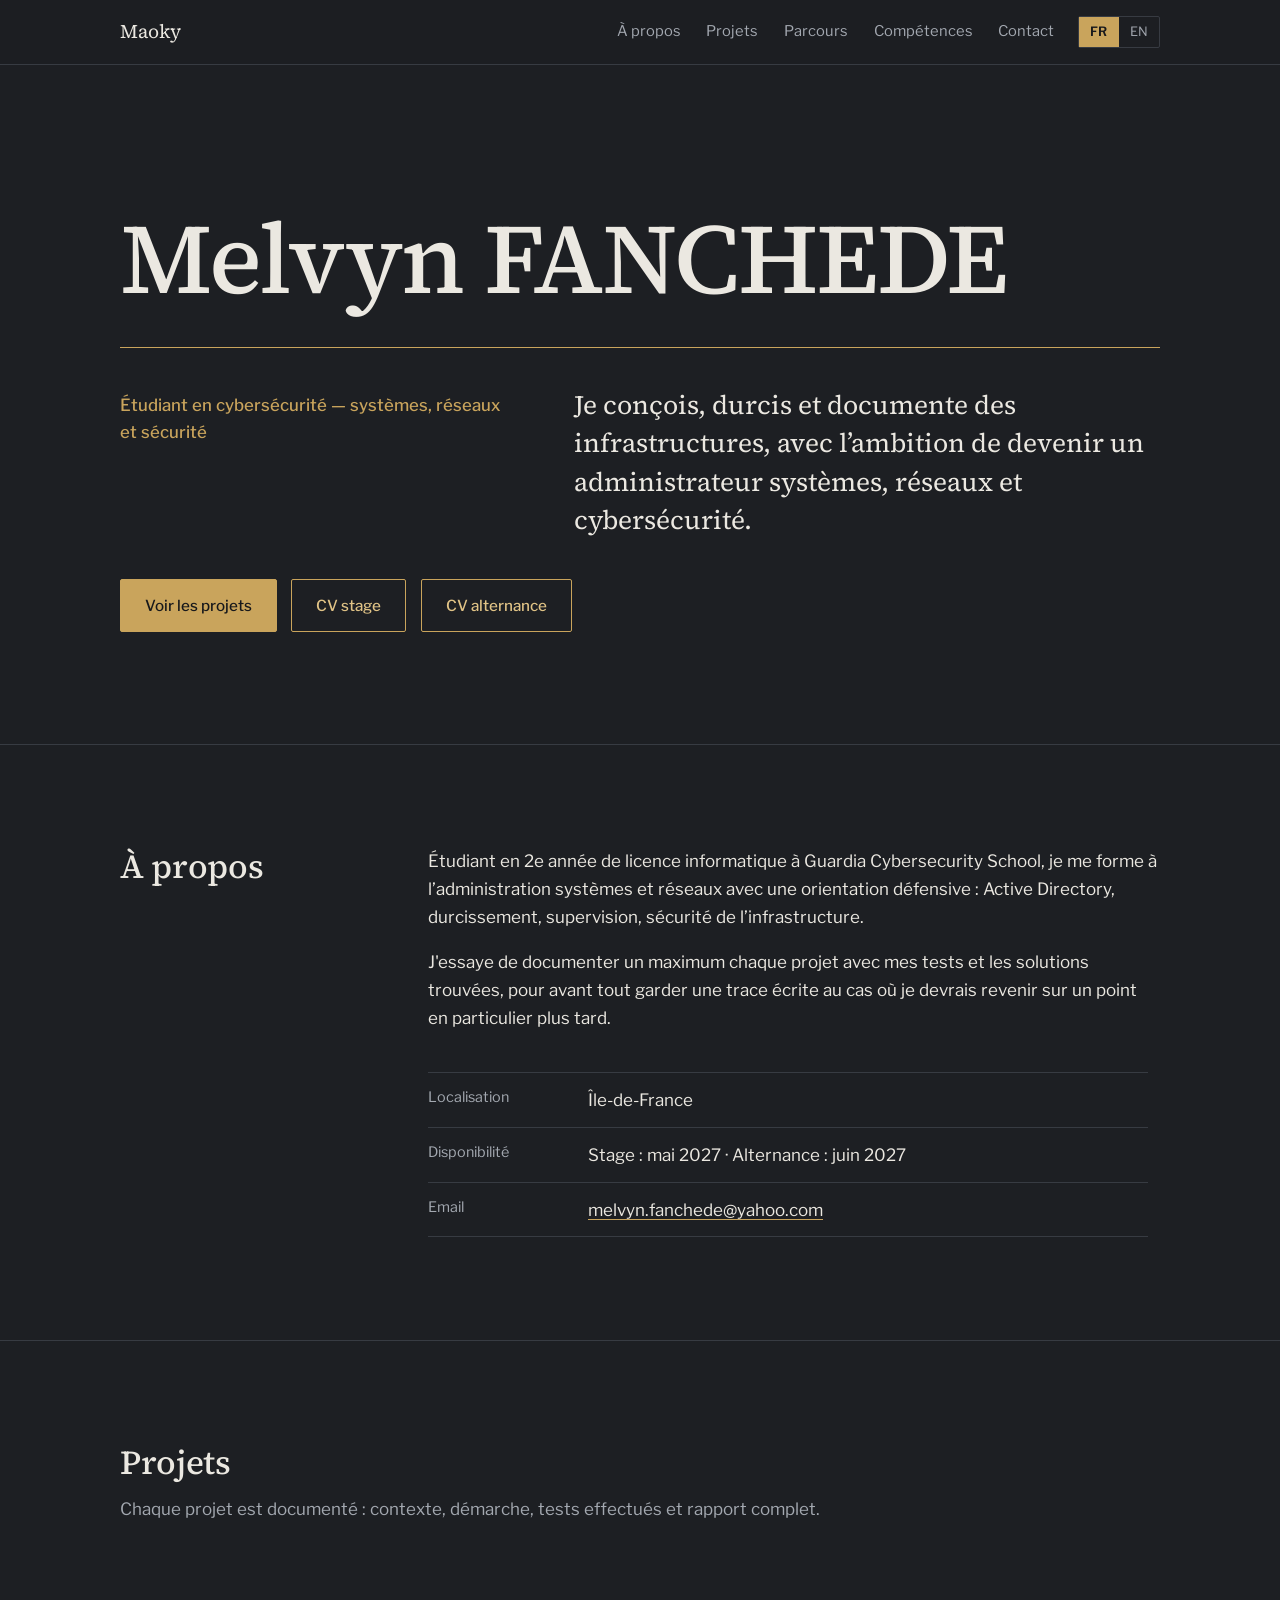
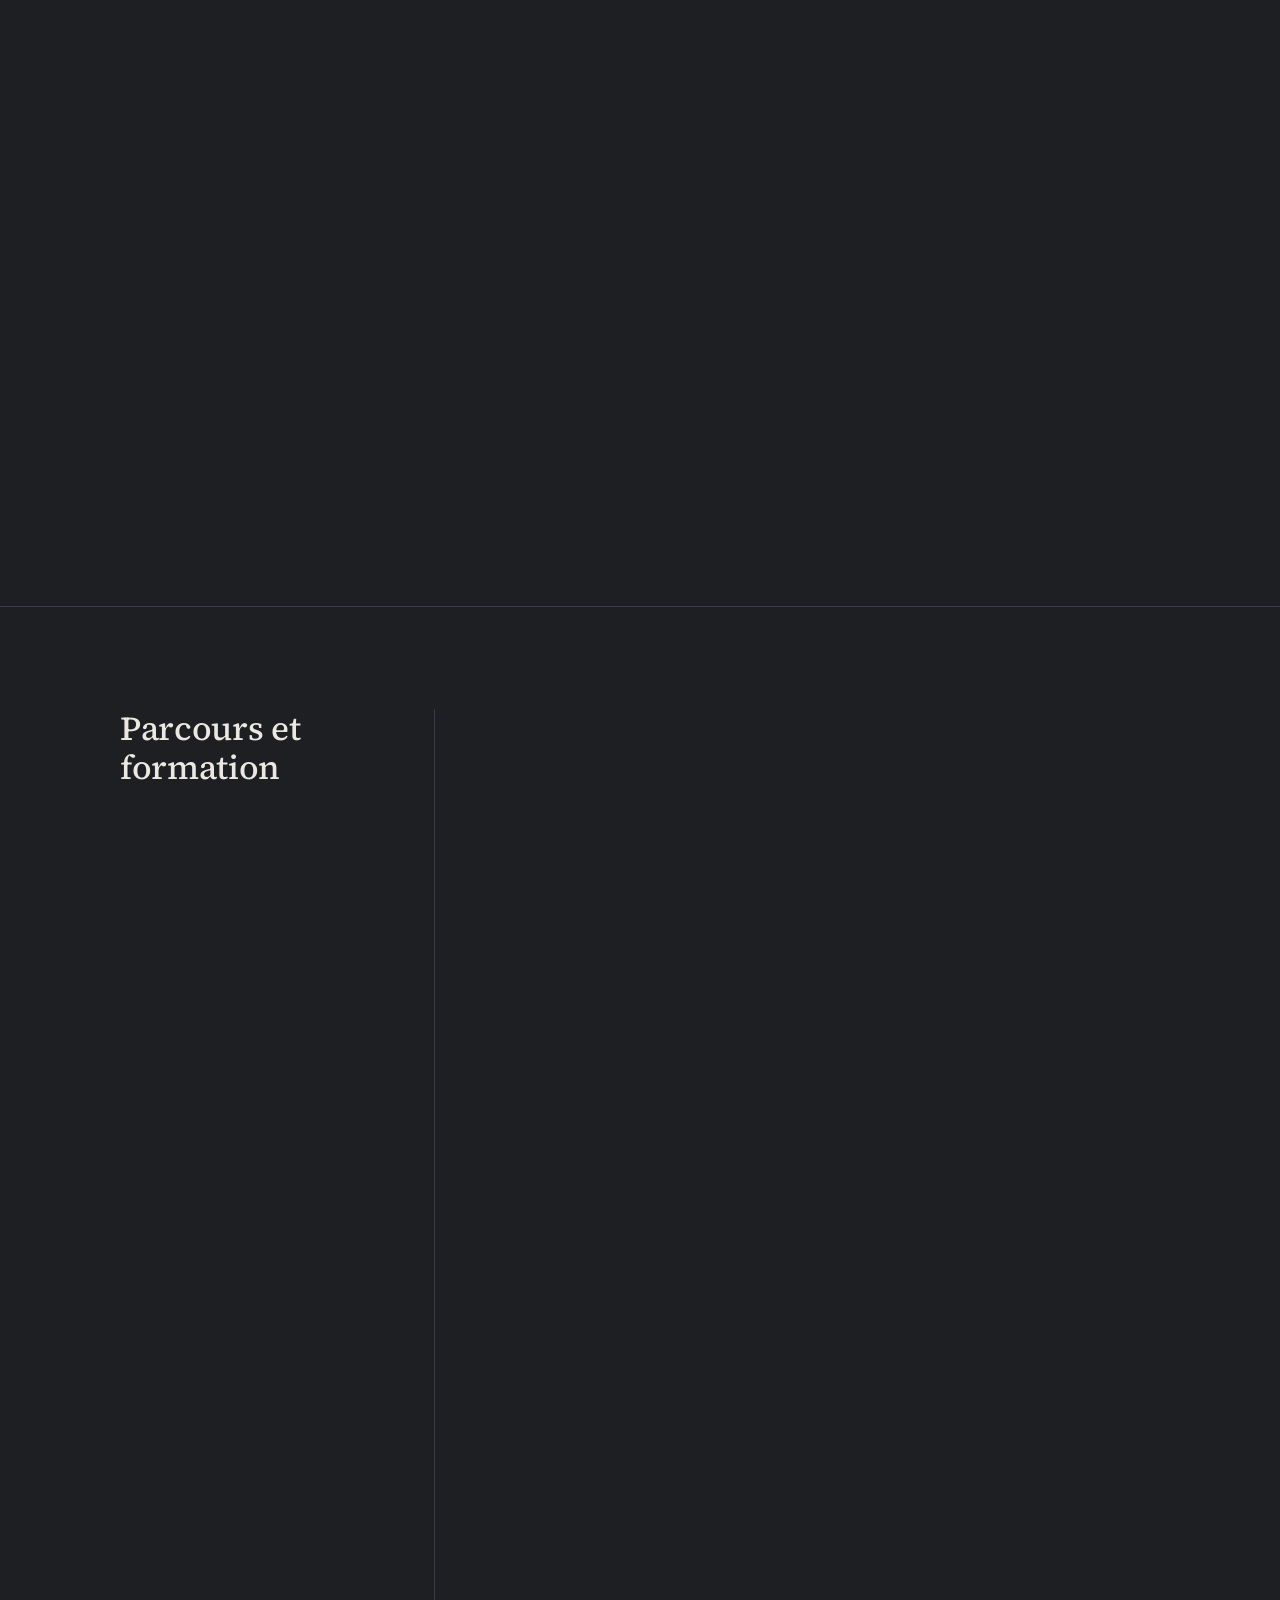
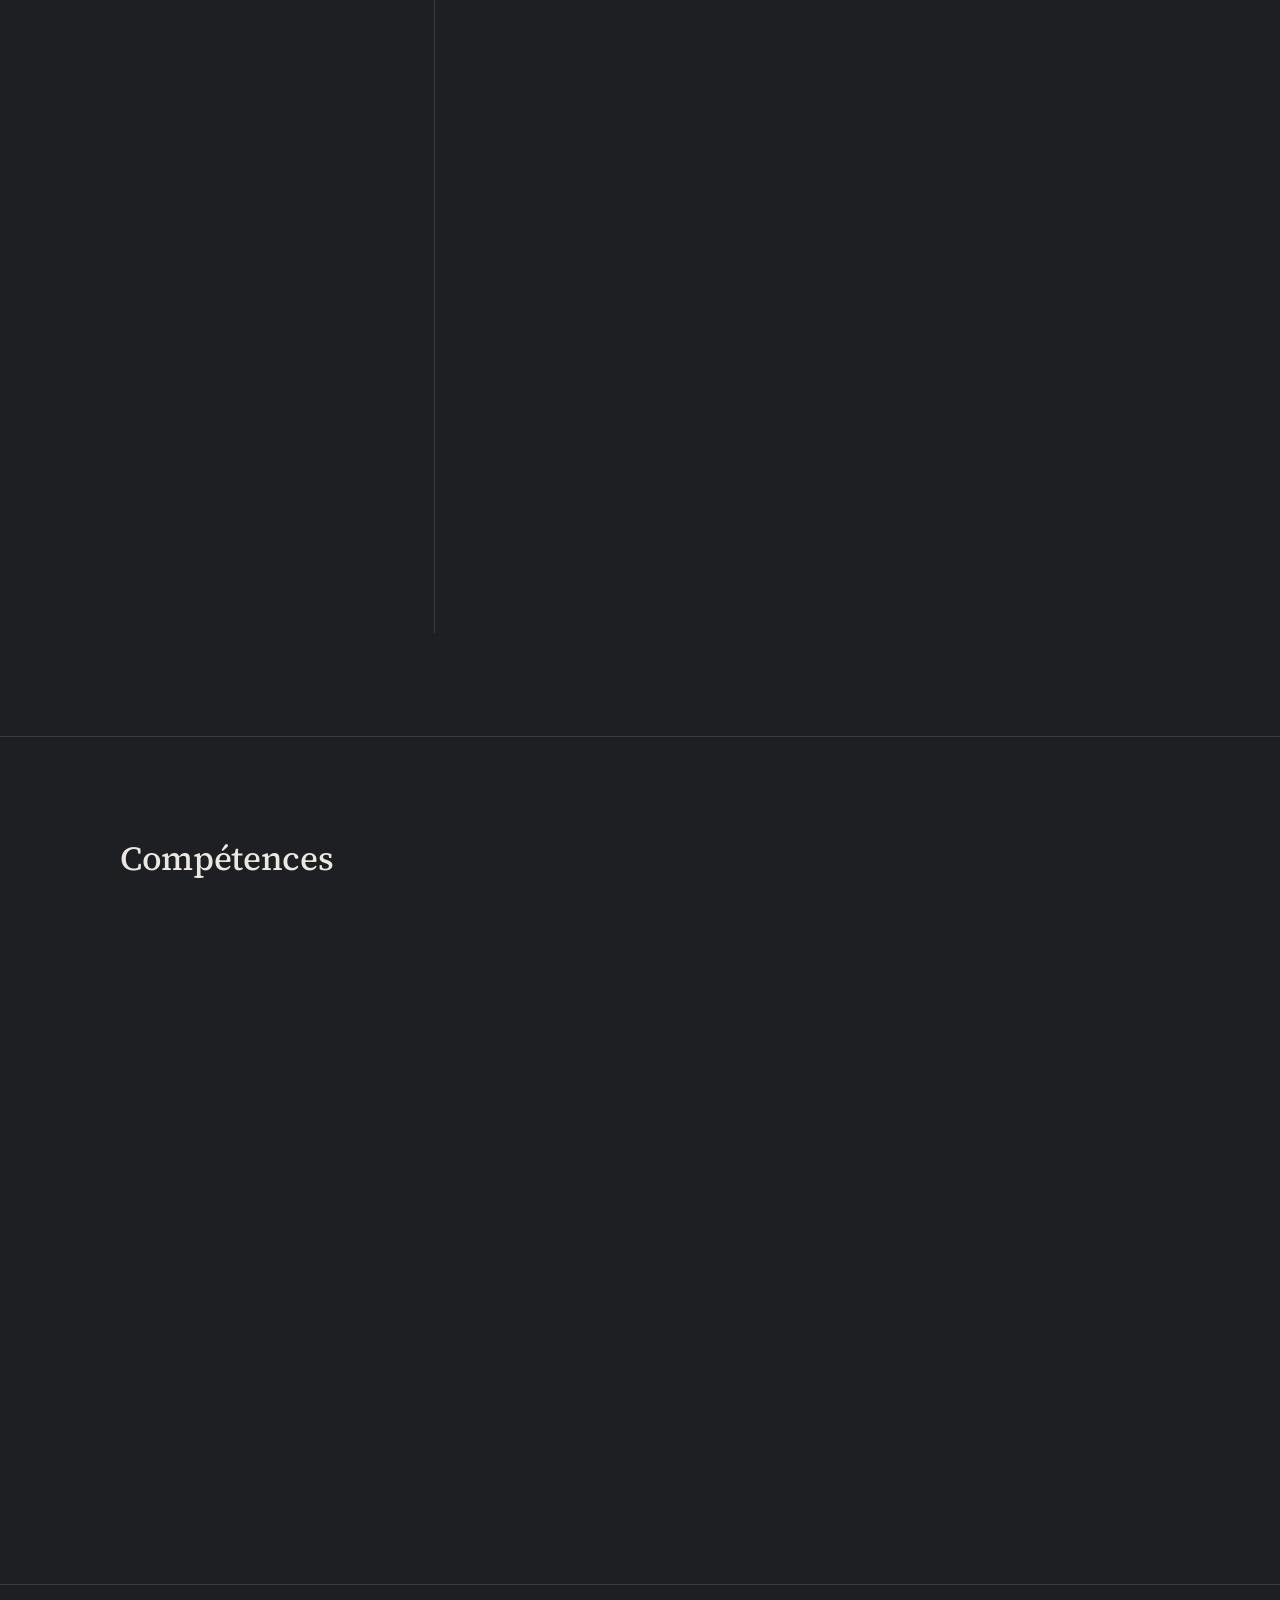
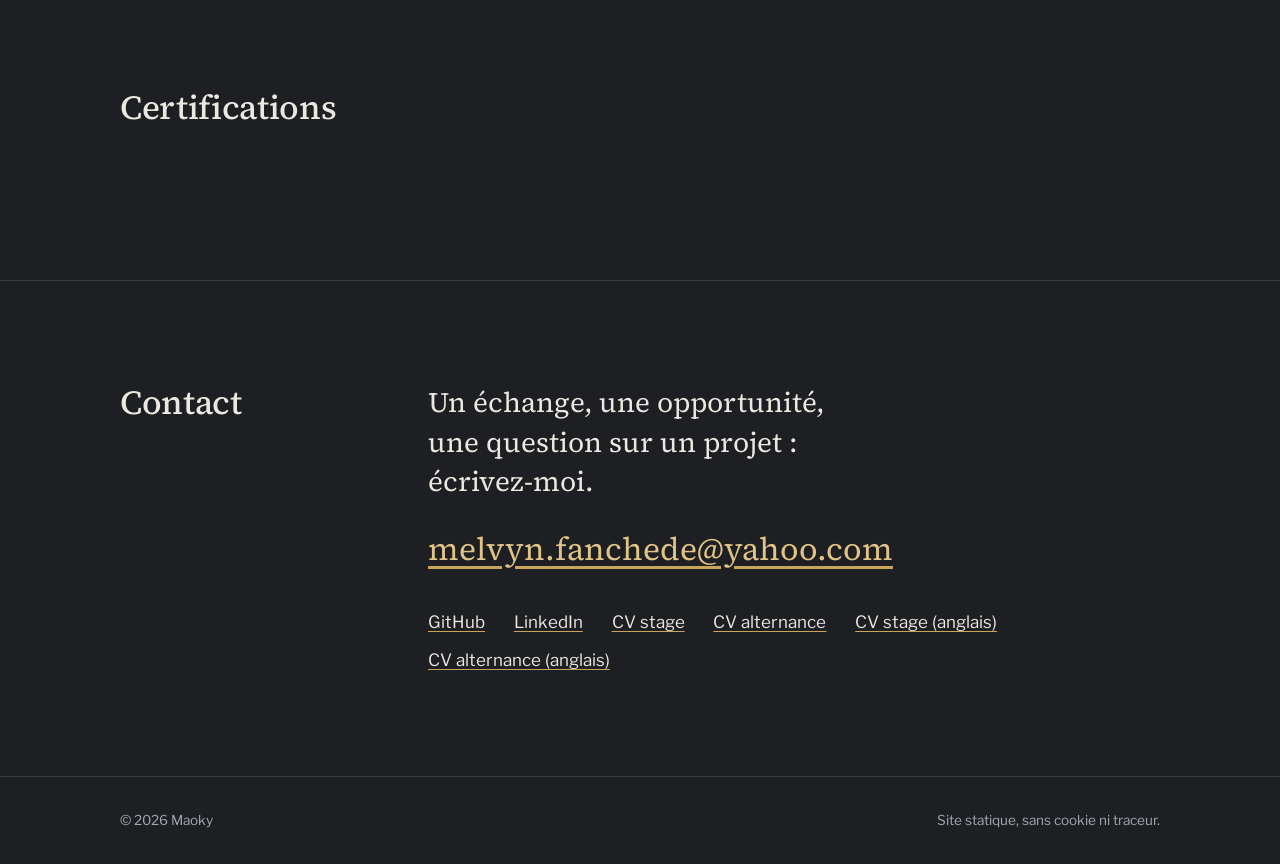
==== commit 23c85e15: "Remplace « erreurs » par « tests » et corrige « cybersécurité » Co-Authored-By: Claude Opus 5.5 <nor" ====
--- a/index.html
+++ b/index.html
@@ -42,7 +42,7 @@
         <h1 class="hero-name">Melvyn FANCHEDE</h1>
         <div class="hero-rule" aria-hidden="true"></div>
         <div class="hero-grid">
-          <p class="hero-role">Étudiant en cybersecurité — systèmes, réseaux et sécurité</p>
+          <p class="hero-role">Étudiant en cybersécurité — systèmes, réseaux et sécurité</p>
           <p class="hero-tagline">Je conçois, durcis et documente des infrastructures, avec l’ambition de devenir un administrateur systèmes, réseaux et cybersécurité.</p>
         </div>
         <div class="actions">
@@ -59,7 +59,7 @@
         <div><h2>À propos</h2></div>
         <div class="about-body">
           <p class="prose">Étudiant en 2e année de licence informatique à Guardia Cybersecurity School, je me forme à l’administration systèmes et réseaux avec une orientation défensive : Active Directory, durcissement, supervision, sécurité de l’infrastructure.</p>
-          <p class="prose">J'essaye de documenter un maximum chaque projet avec mes erreurs et leurs résolutions, pour avant tout garder une trace écrite au cas où je devrais revenir sur un point en particulier plus tard.</p>
+          <p class="prose">J'essaye de documenter un maximum chaque projet avec mes tests et les solutions trouvées, pour avant tout garder une trace écrite au cas où je devrais revenir sur un point en particulier plus tard.</p>
           <dl class="facts">
             <div><dt>Localisation</dt><dd>Île-de-France</dd></div>
             <div><dt>Disponibilité</dt><dd>Stage : mai 2027 · Alternance : juin 2027</dd></div>
@@ -74,7 +74,7 @@
       <div class="wrap">
         <div class="section-head">
           <h2>Projets</h2>
-          <p class="lead">Chaque projet est documenté : contexte, démarche, erreurs rencontrées et rapport complet.</p>
+          <p class="lead">Chaque projet est documenté : contexte, démarche, tests effectués et rapport complet.</p>
         </div>
         <div id="projects-list" aria-live="polite">
           <noscript><p class="state">JavaScript est nécessaire pour afficher les projets.</p></noscript>
@@ -101,7 +101,7 @@
         <li class="step experience reveal">
           <p class="step-period">Mai 2026 – Juillet 2026</p>
           <h3>Stage Administrateur Systèmes et Réseaux</h3>
-          <p class="step-place"><span class="tag">Expérience</span> Les Résidences Yvelines Essone - Mantes La Jolie 75015</p>
+          <p class="step-place"><span class="tag">Expérience</span> Les Résidences Yvelines Essone - Mantes La Jolie 78200</p>
           <p class="prose"> - Gestion de parc et Support : Assisté au renouvellement du parc informatique en sécurisant les nouveaux postes et en gérant les incidents quotidiens, permettant une transition fluide pour les utilisateurs.</p>
           <p class="prose"> - Réalisé un audit des serveurs de fichiers en analysant les droits d'accès internes, identifiant les vulnérabilités potentielles. </p>
           <p class="prose"> - Cartographié le réseau interne, facilitant la compréhension de l'infrastructure et la détection des points faibles. </p>
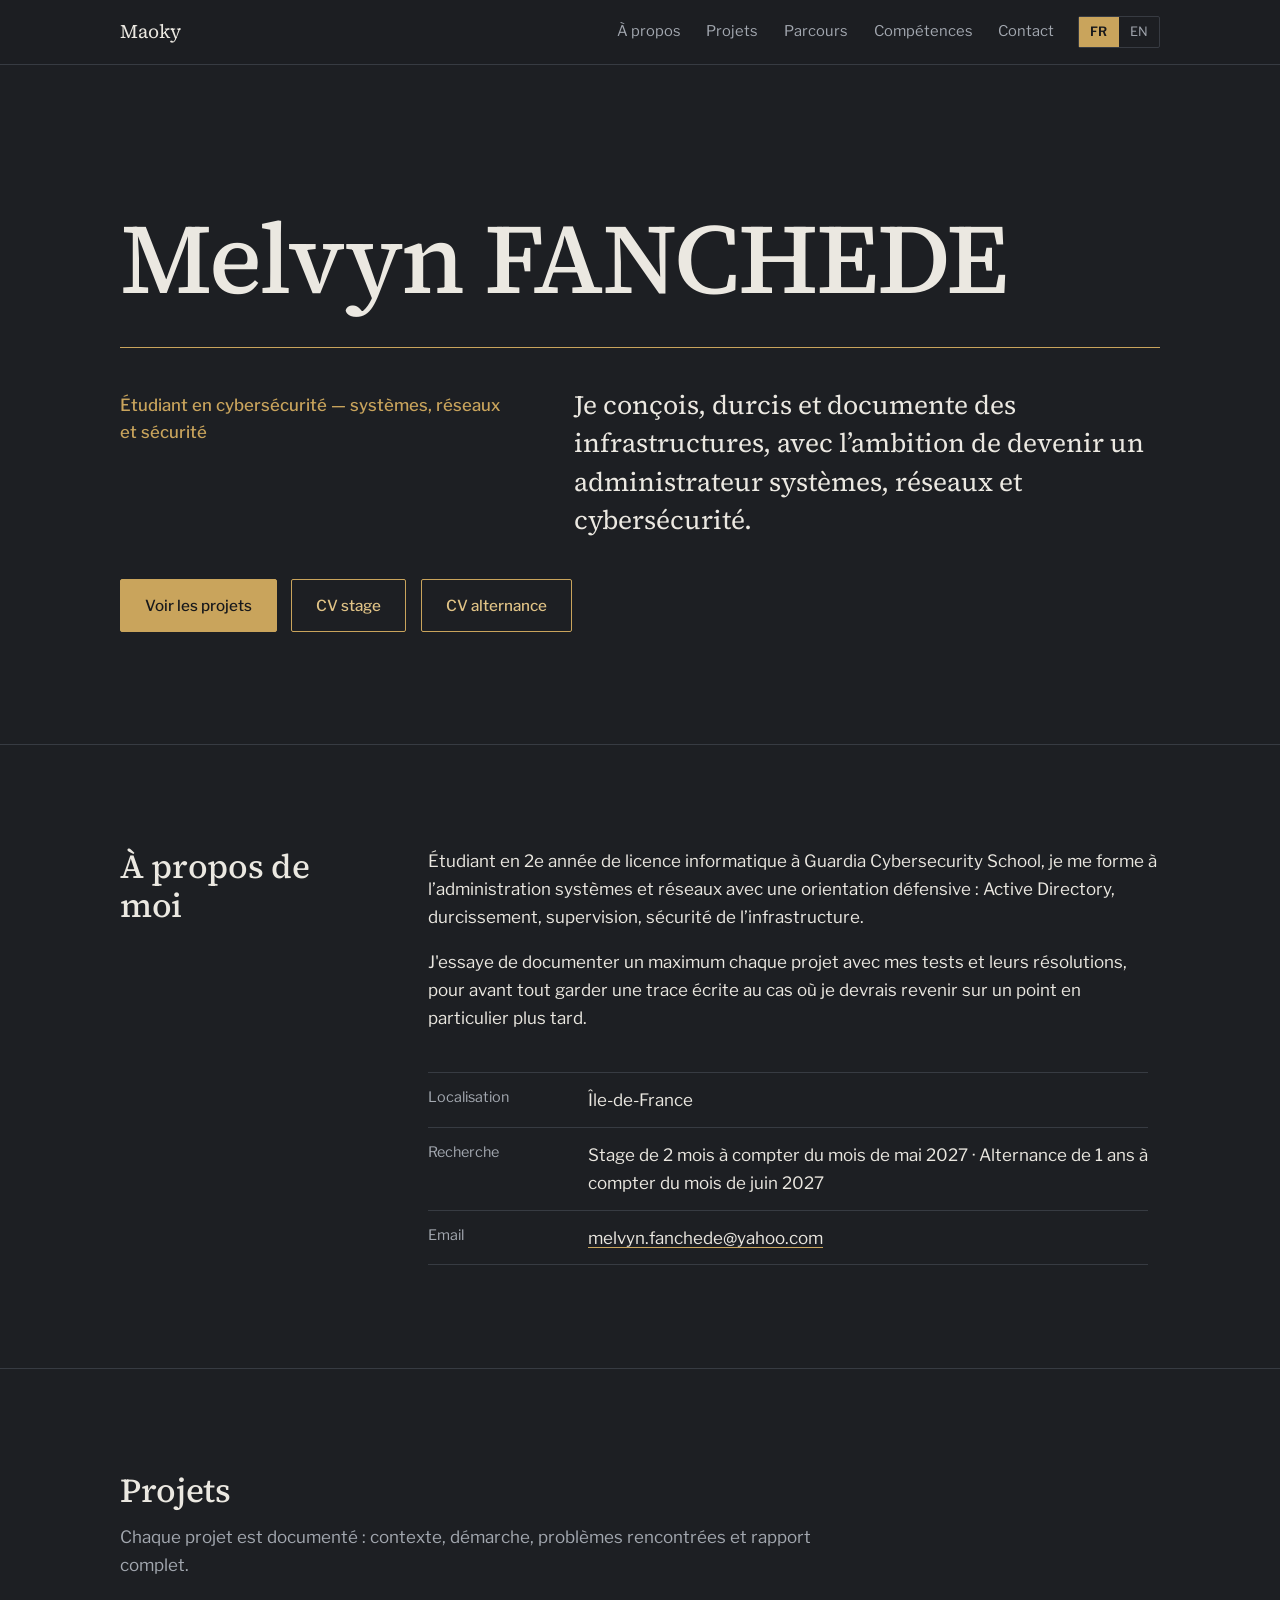
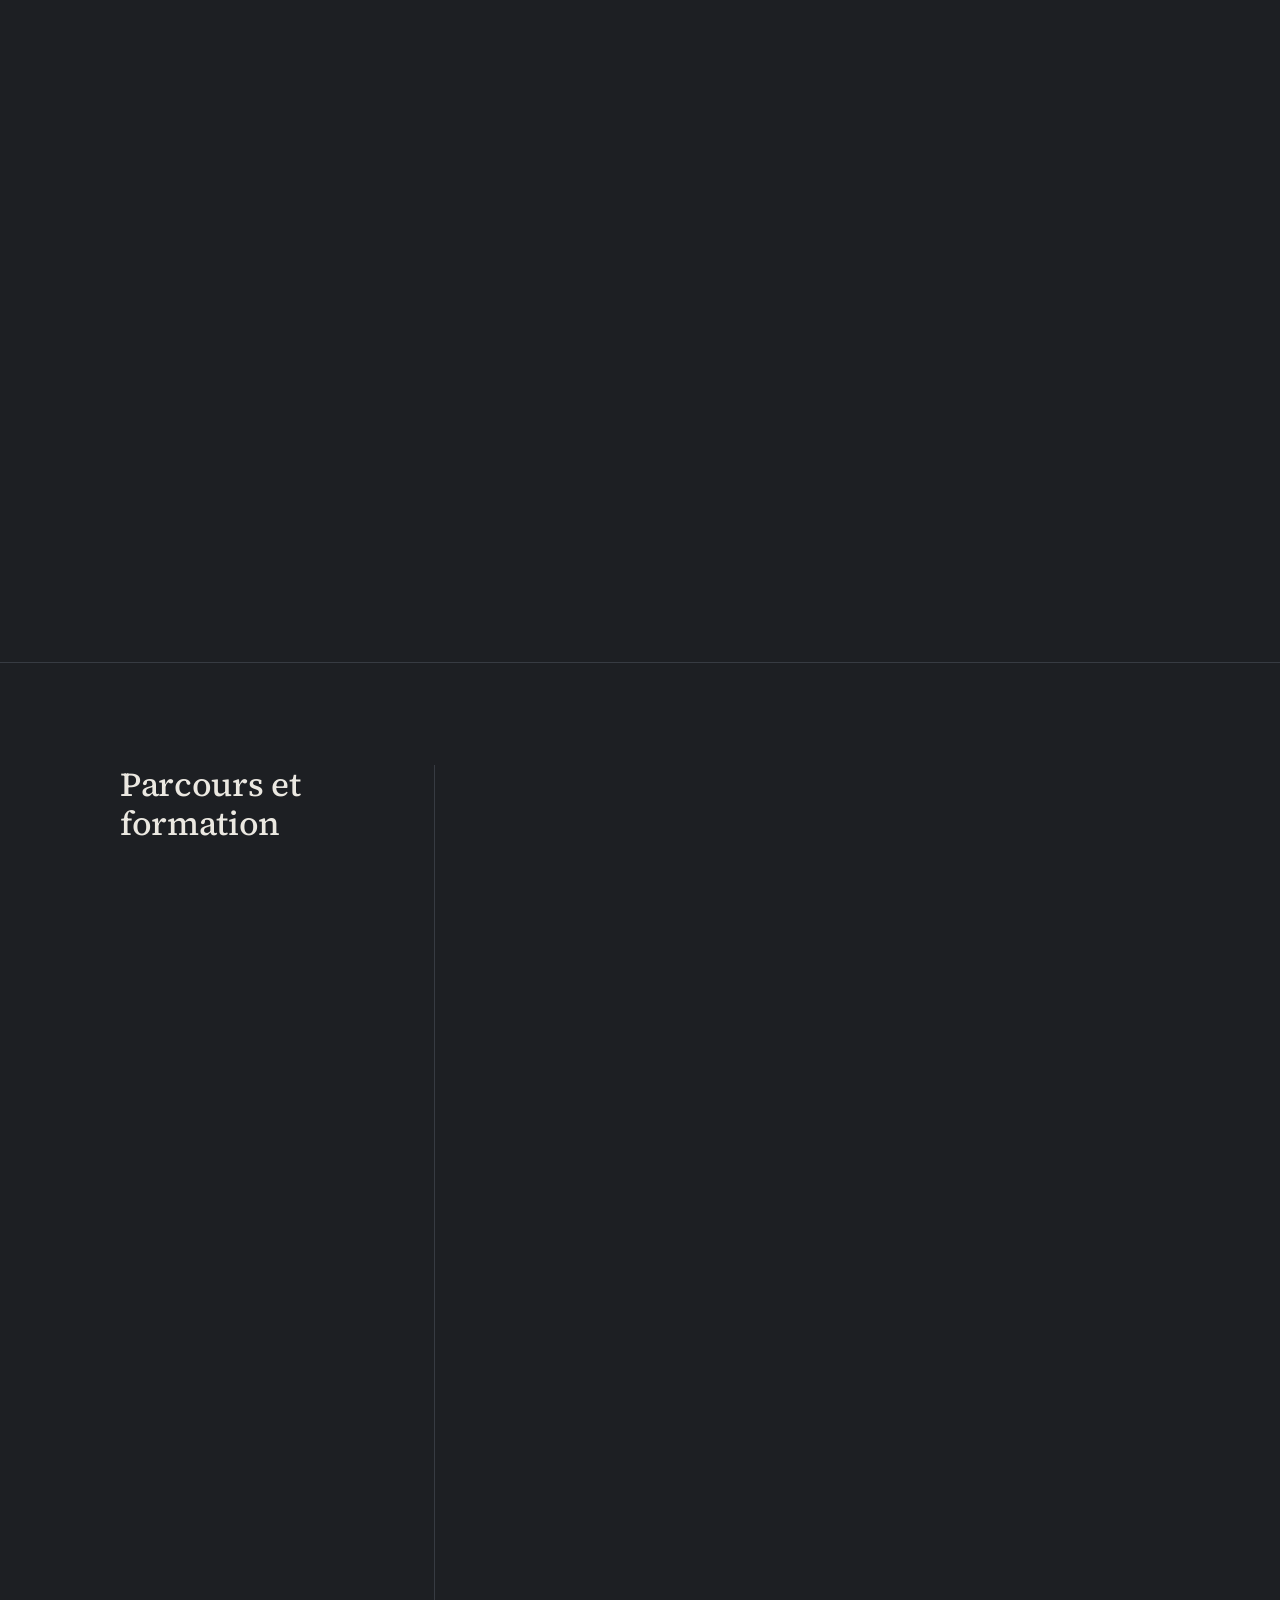
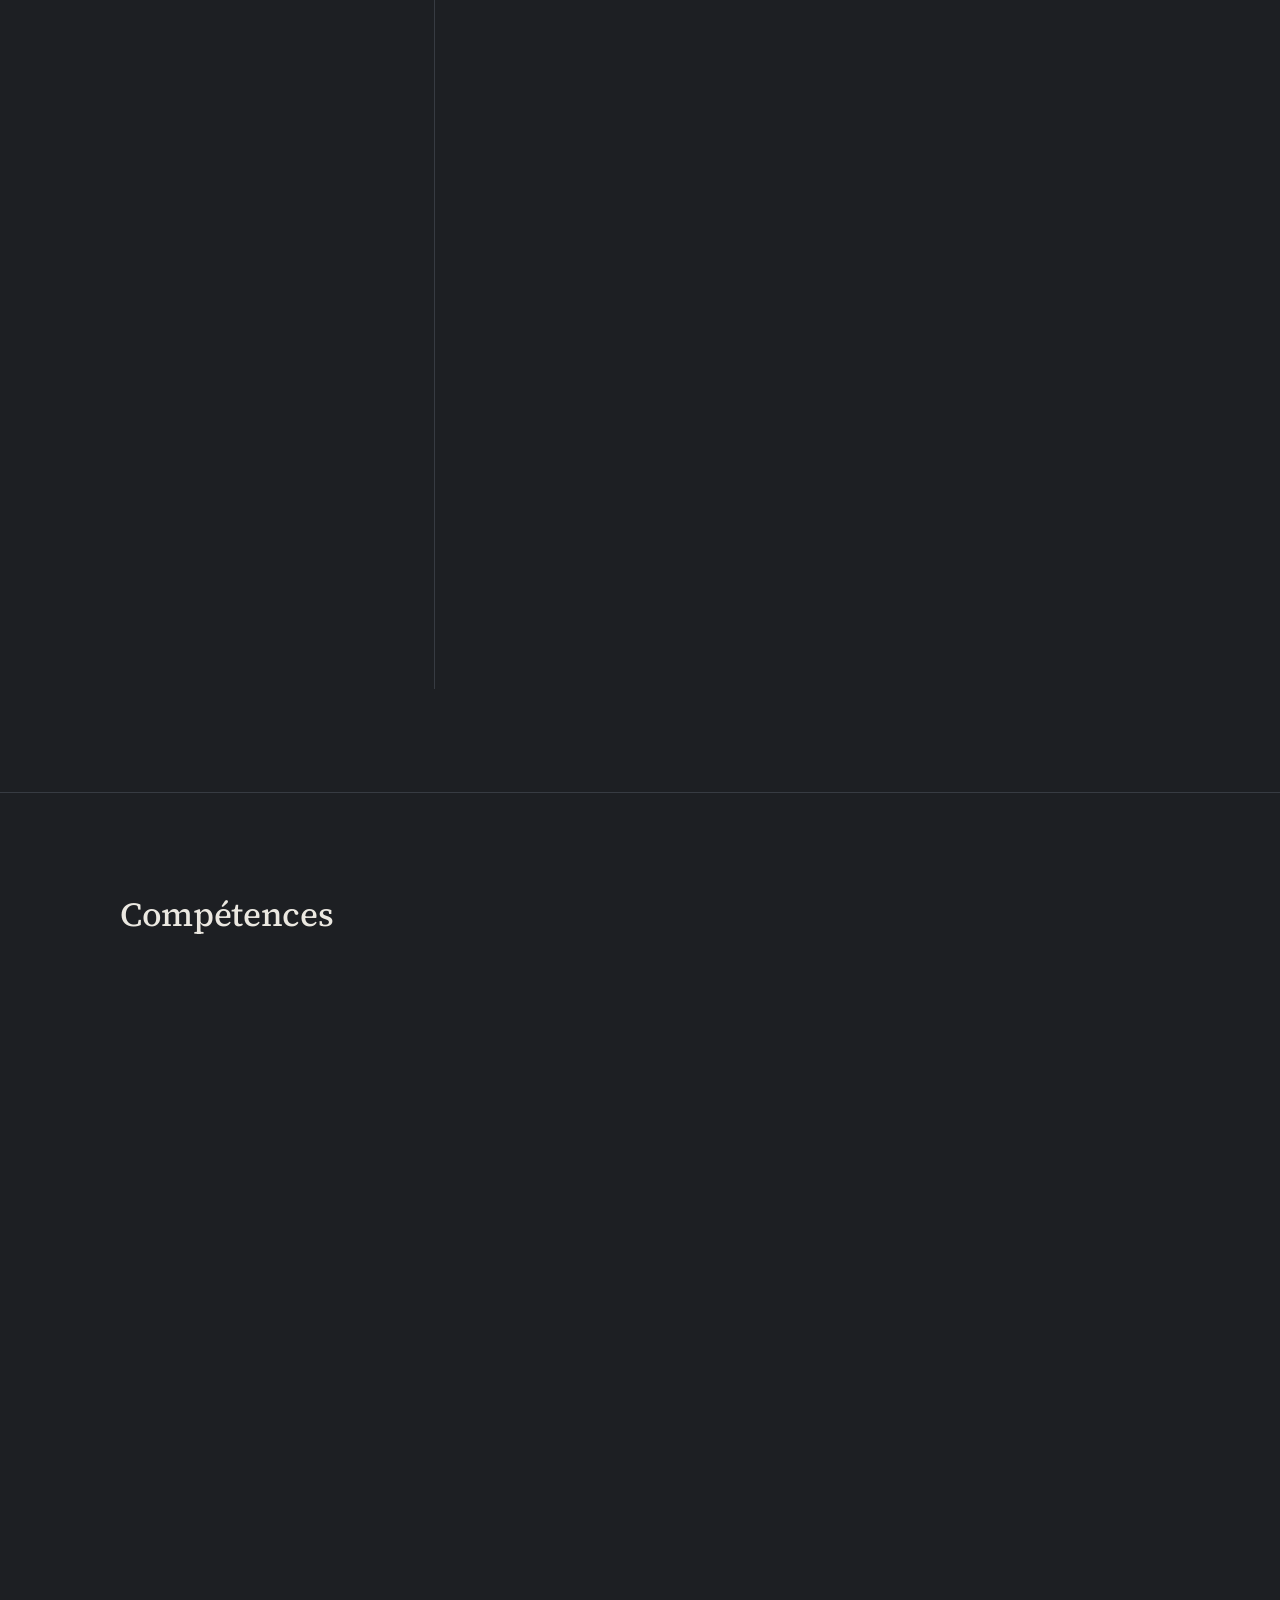
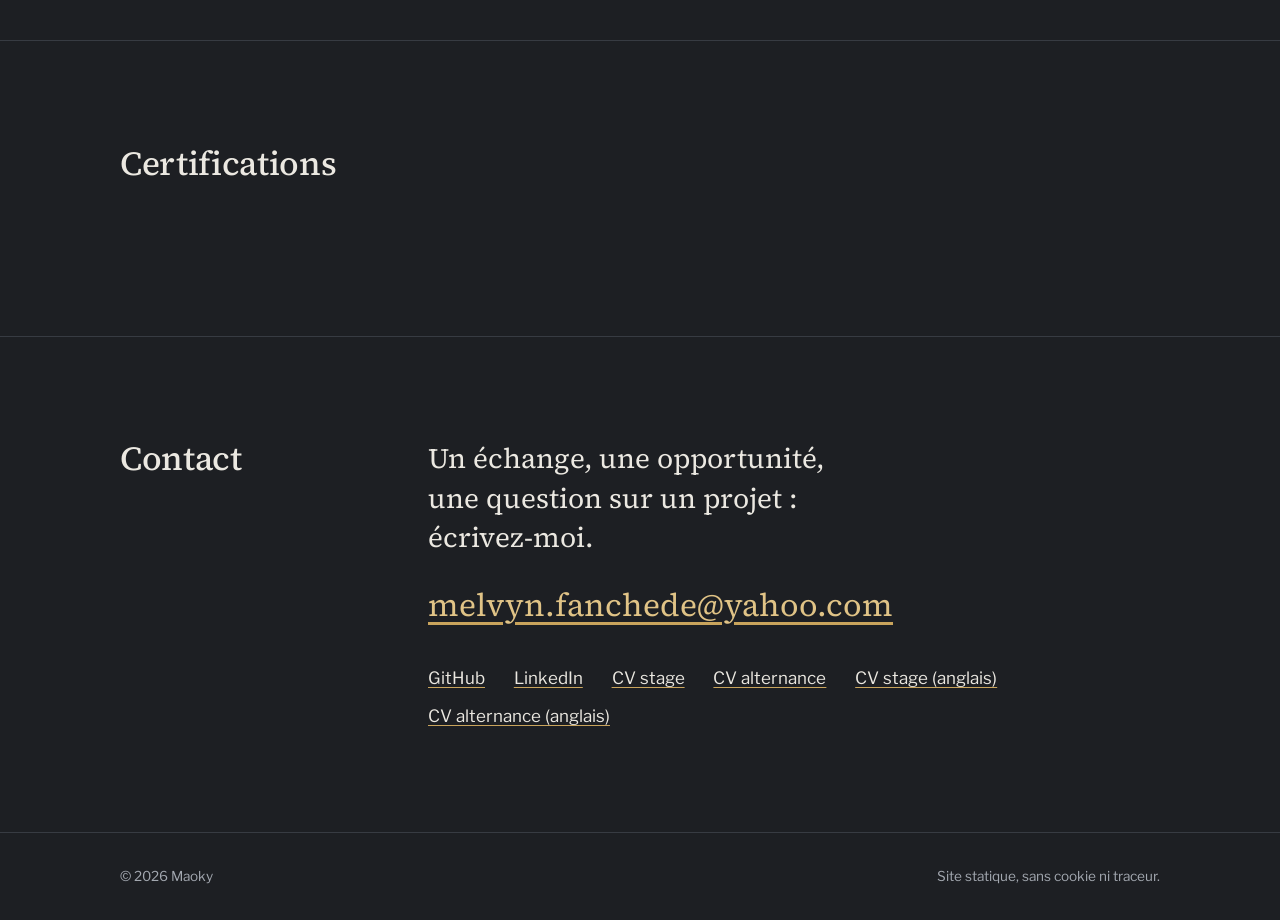
==== commit 385c32e1: "voc" ====
--- a/index.html
+++ b/index.html
@@ -56,13 +56,13 @@
     <!-- À propos -->
     <section id="about" class="section">
       <div class="wrap two-col">
-        <div><h2>À propos</h2></div>
+        <div><h2>À propos de moi</h2></div>
         <div class="about-body">
           <p class="prose">Étudiant en 2e année de licence informatique à Guardia Cybersecurity School, je me forme à l’administration systèmes et réseaux avec une orientation défensive : Active Directory, durcissement, supervision, sécurité de l’infrastructure.</p>
-          <p class="prose">J'essaye de documenter un maximum chaque projet avec mes tests et les solutions trouvées, pour avant tout garder une trace écrite au cas où je devrais revenir sur un point en particulier plus tard.</p>
+          <p class="prose">J'essaye de documenter un maximum chaque projet avec mes tests et leurs résolutions, pour avant tout garder une trace écrite au cas où je devrais revenir sur un point en particulier plus tard.</p>
           <dl class="facts">
             <div><dt>Localisation</dt><dd>Île-de-France</dd></div>
-            <div><dt>Disponibilité</dt><dd>Stage : mai 2027 · Alternance : juin 2027</dd></div>
+            <div><dt>Recherche</dt><dd>Stage de 2 mois à compter du mois de mai 2027 · Alternance de 1 ans à compter du mois de juin 2027</dd></div>
             <div><dt>Email</dt><dd><a href="mailto:melvyn.fanchede@yahoo.com">melvyn.fanchede@yahoo.com</a></dd></div>
           </dl>
         </div>
@@ -74,7 +74,7 @@
       <div class="wrap">
         <div class="section-head">
           <h2>Projets</h2>
-          <p class="lead">Chaque projet est documenté : contexte, démarche, tests effectués et rapport complet.</p>
+          <p class="lead">Chaque projet est documenté : contexte, démarche, problèmes rencontrées et rapport complet.</p>
         </div>
         <div id="projects-list" aria-live="polite">
           <noscript><p class="state">JavaScript est nécessaire pour afficher les projets.</p></noscript>
@@ -102,10 +102,10 @@
           <p class="step-period">Mai 2026 – Juillet 2026</p>
           <h3>Stage Administrateur Systèmes et Réseaux</h3>
           <p class="step-place"><span class="tag">Expérience</span> Les Résidences Yvelines Essone - Mantes La Jolie 78200</p>
-          <p class="prose"> - Gestion de parc et Support : Assisté au renouvellement du parc informatique en sécurisant les nouveaux postes et en gérant les incidents quotidiens, permettant une transition fluide pour les utilisateurs.</p>
-          <p class="prose"> - Réalisé un audit des serveurs de fichiers en analysant les droits d'accès internes, identifiant les vulnérabilités potentielles. </p>
-          <p class="prose"> - Cartographié le réseau interne, facilitant la compréhension de l'infrastructure et la détection des points faibles. </p>
-          <p class="prose"> - Analysé les solutions de sécurité Microsoft déployées, documentant les configurations et les mécanismes de protection pour l'équipe</p>
+          <p class="prose"> - Gestion de parc et Support : Participer au renouvellement du parc informatique en sécurisant les nouveaux postes et en gérant les incidents quotidiens, permettant une transition fluide pour les utilisateurs.</p>
+          <p class="prose"> - Réaliser un audit des serveurs de fichiers en analysant et identifiant les vulnérabilités potentielles. </p>
+          <p class="prose"> - Cartographier le réseau interne, facilitant la compréhension de l'infrastructure et la détection des points faibles. </p>
+          <p class="prose"> - Analyser les solutions de sécurité Microsoft déployées et documenter les configurations et les mécanismes de protection pour l'équipe</p>
         </li>
          <li class="step education reveal">
           <p class="step-period">2022 - 2025</p>
@@ -113,16 +113,16 @@
           <p class="step-place"><span class="tag">Formation</span> Lycée Jules Ferry - Versailles 78000</p>
           <p class="prose"> - Initiation aux langages de programmation webs comme HTML, CSS, JS et Bootstrap.</p>
           <p class="prose"> - Initiation aux bases du réseaux.</p>
-          <p class="prose"> - Pilotages de projets avec des cartes Arduino.</p>
-          <p class="prose"> - Création de base de donnée en SQL.</p>
+          <p class="prose"> - Piloter des projets avec des cartes Arduino.</p>
+          <p class="prose"> - Création de bases de données en SQL.</p>
         </li>
         <li class="step experience reveal">
           <p class="step-period">Février 2022 - 1 semaine</p>
           <h3>Stage Technicien de Laboratoire</h3>
           <p class="step-place"><span class="tag">Expérience</span> GINGER CEBTP - Elancourt 78990</p>
-          <p class="prose"> - Conçu et testé des solutions techniques en utilisant des outils de laboratoire, répondant aux besoins spécifiques des projets.</p>
-          <p class="prose"> - Effectué des tests sur des échantillons en laboratoire, contribuant à la validation des résultats des projets.</p>
-          <p class="prose"> - Utilisé des équipements de laboratoire de chimie pour des expériences, en suivant les protocoles de sécurité et de manipulation. </p>
+          <p class="prose"> - Concevoir et tester des solutions techniques en utilisant des outils de laboratoire, répondant aux besoins spécifiques des projets.</p>
+          <p class="prose"> - Effectuer des tests sur des échantillons en laboratoire afin de contribuer à la validation des résultats des projets.</p>
+          <p class="prose"> - Utiliser des équipements de laboratoire de chimie pour des expériences, en suivant les protocoles de sécurité et de manipulation. </p>
         </li>
         </ol>
       </div>
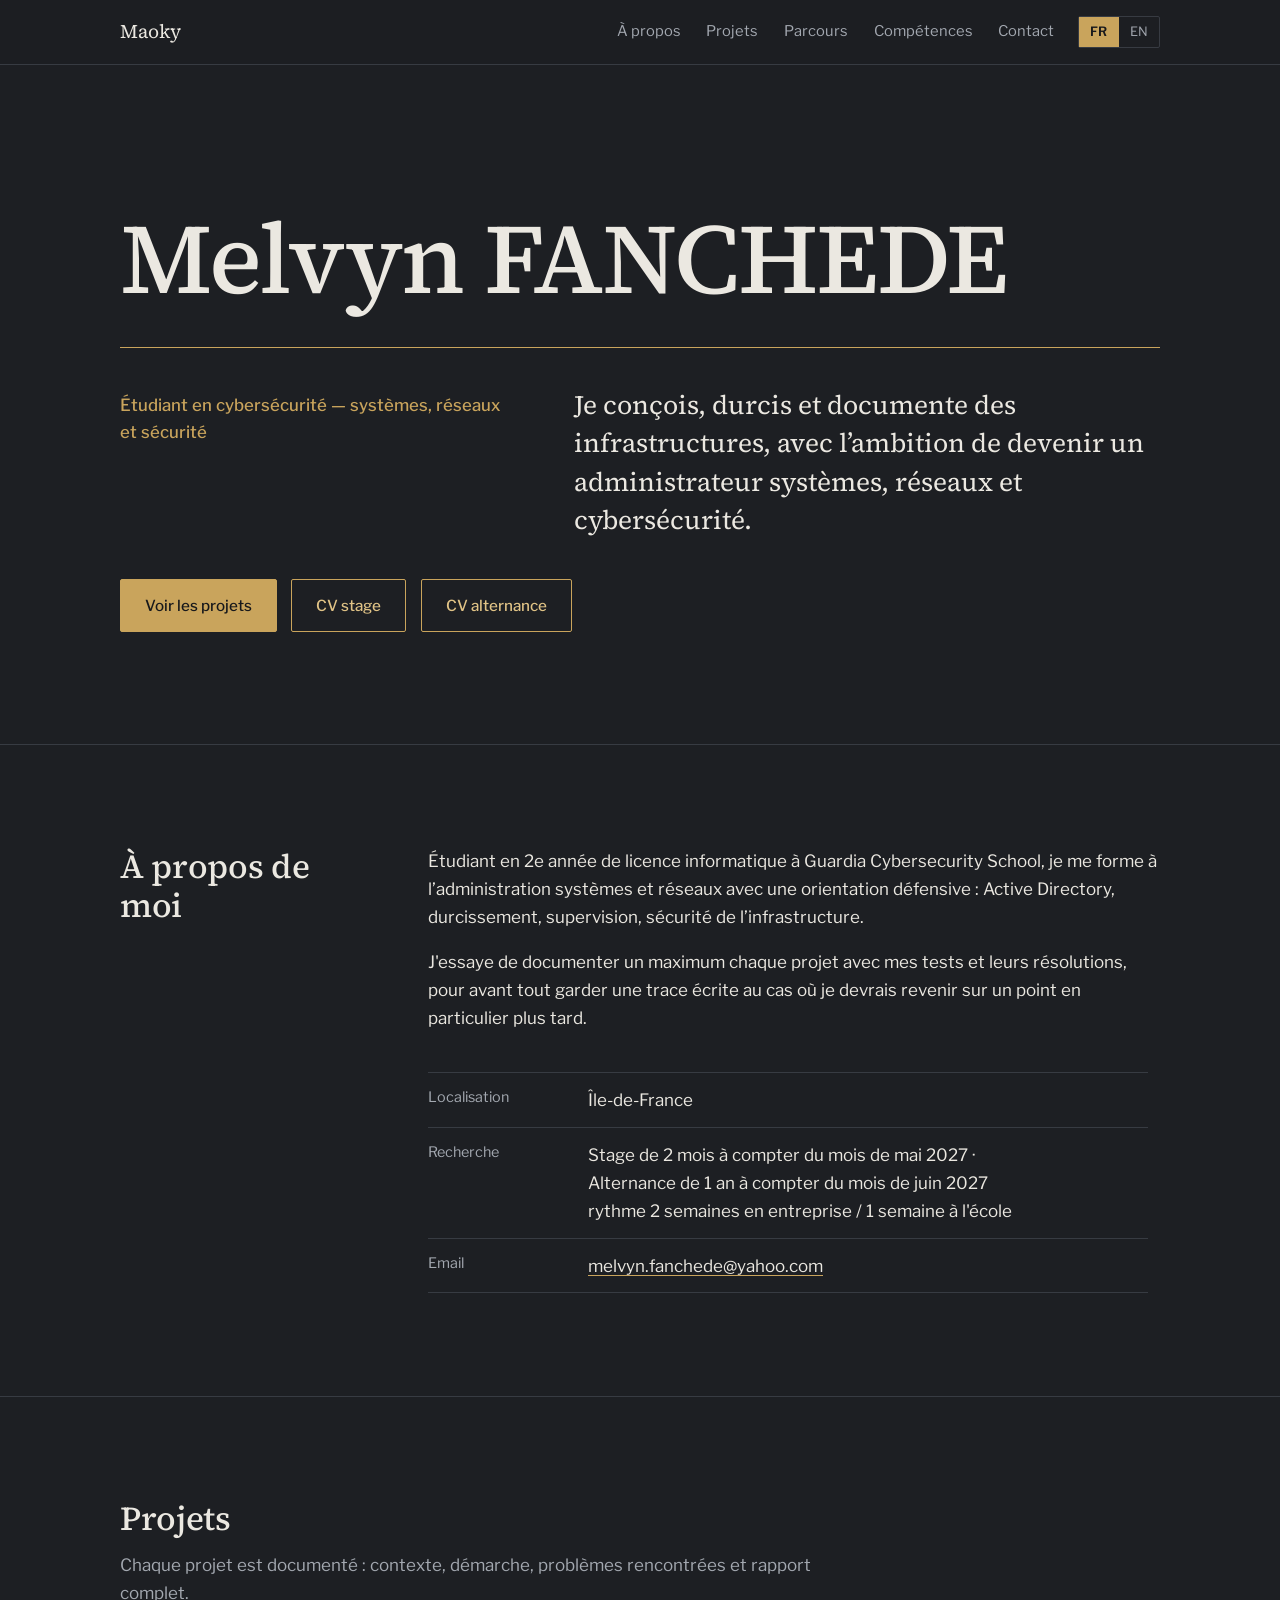
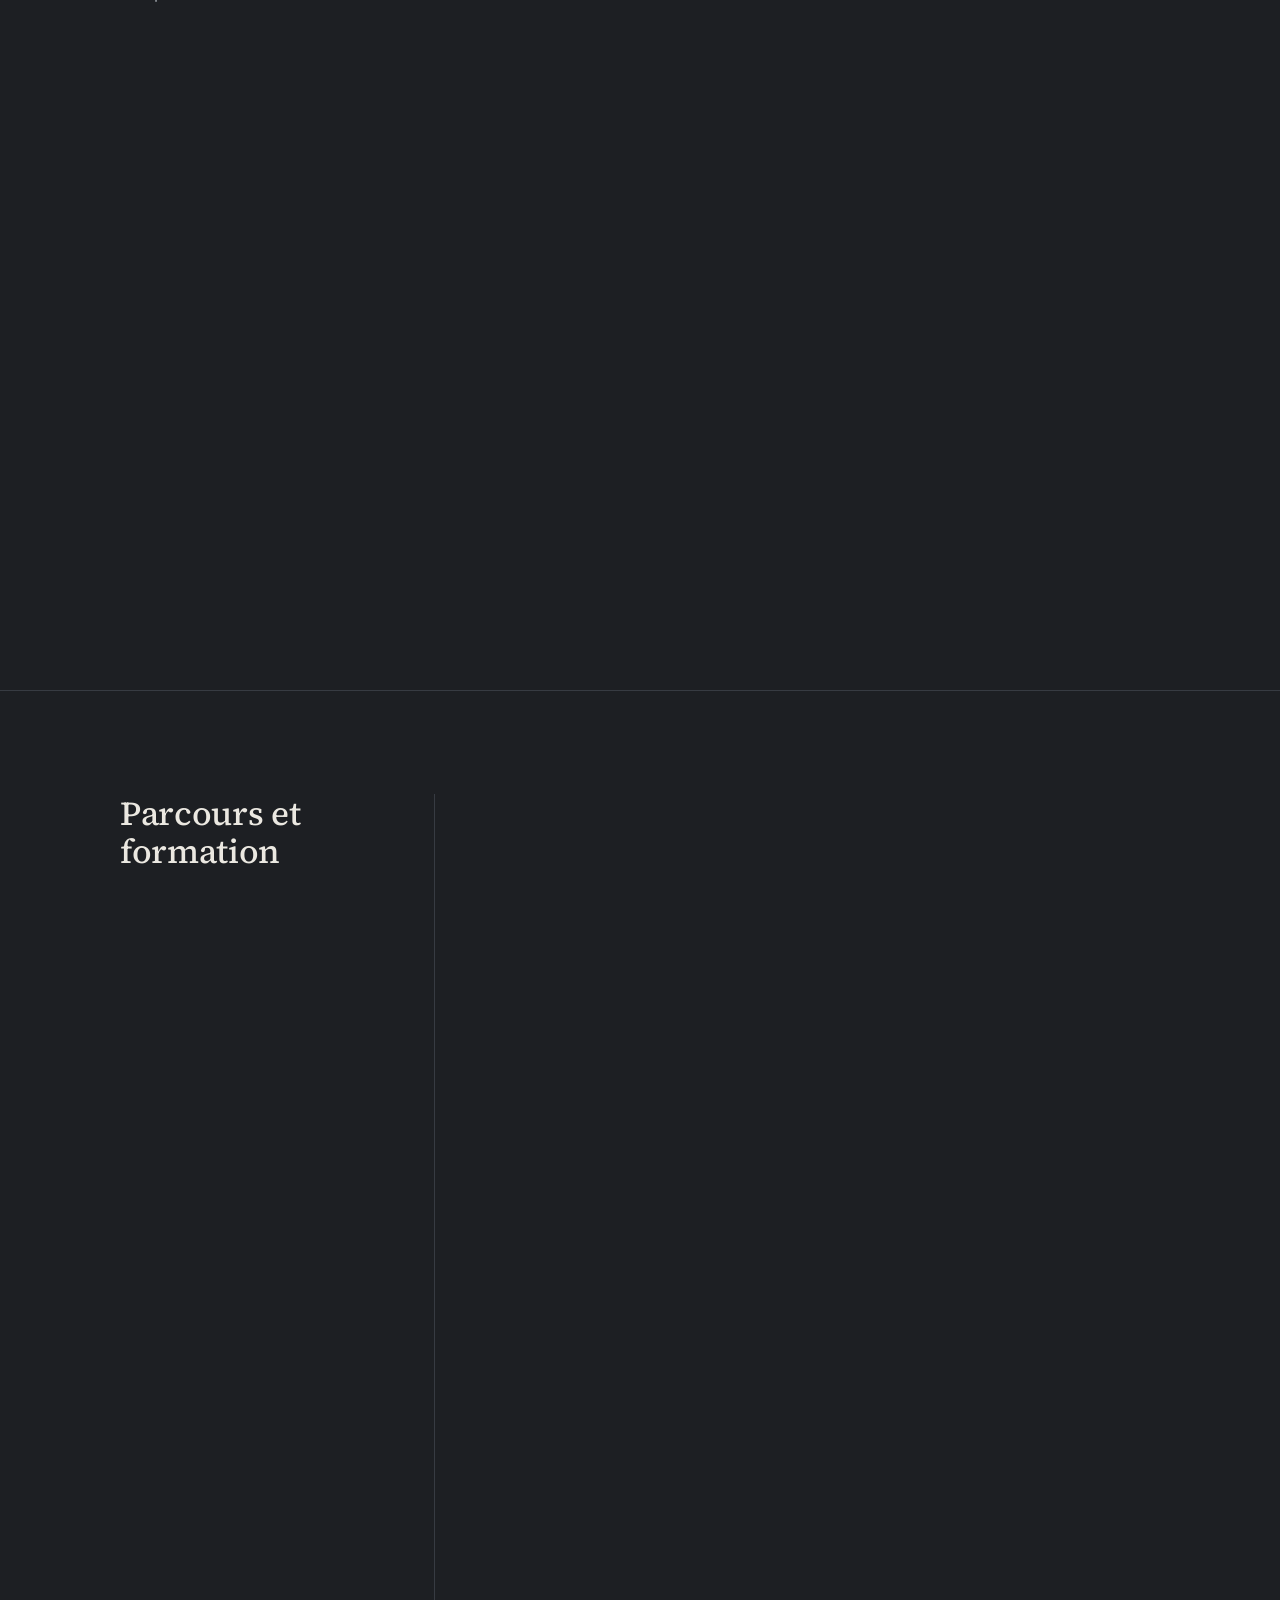
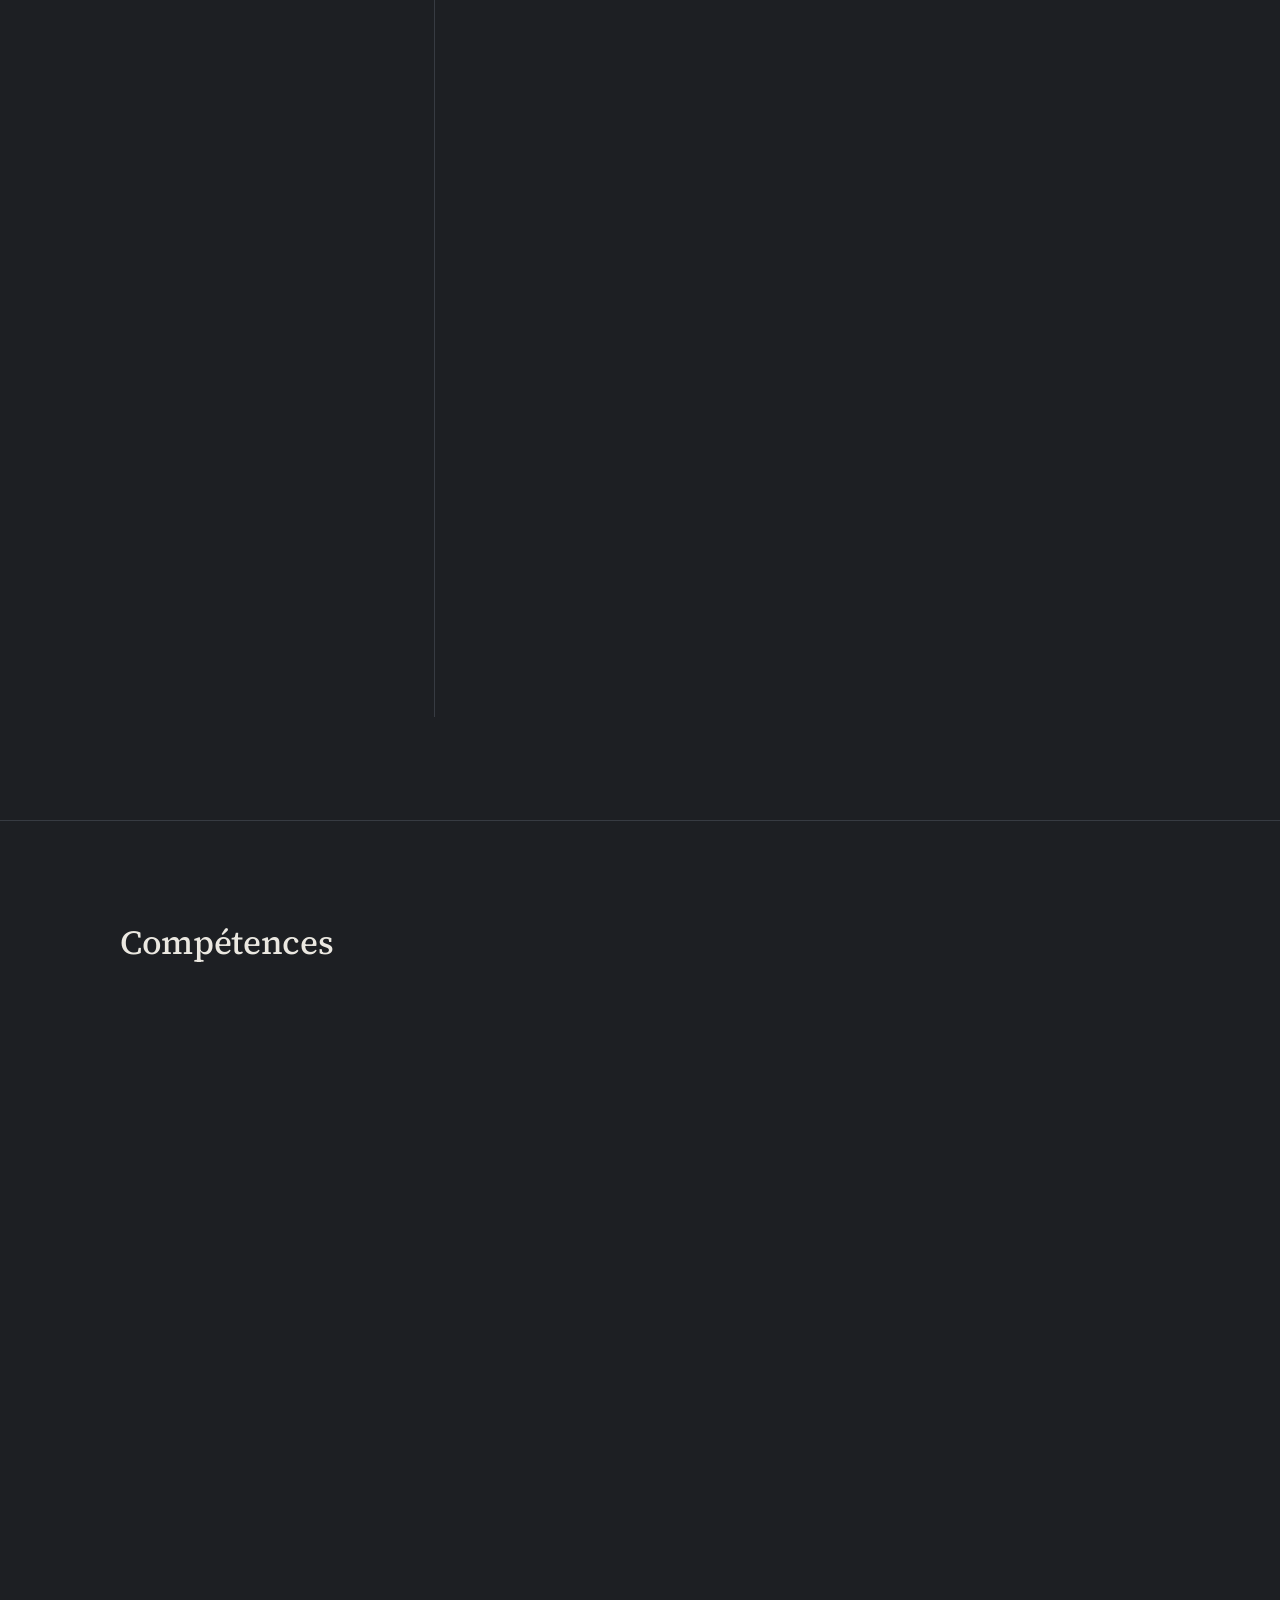
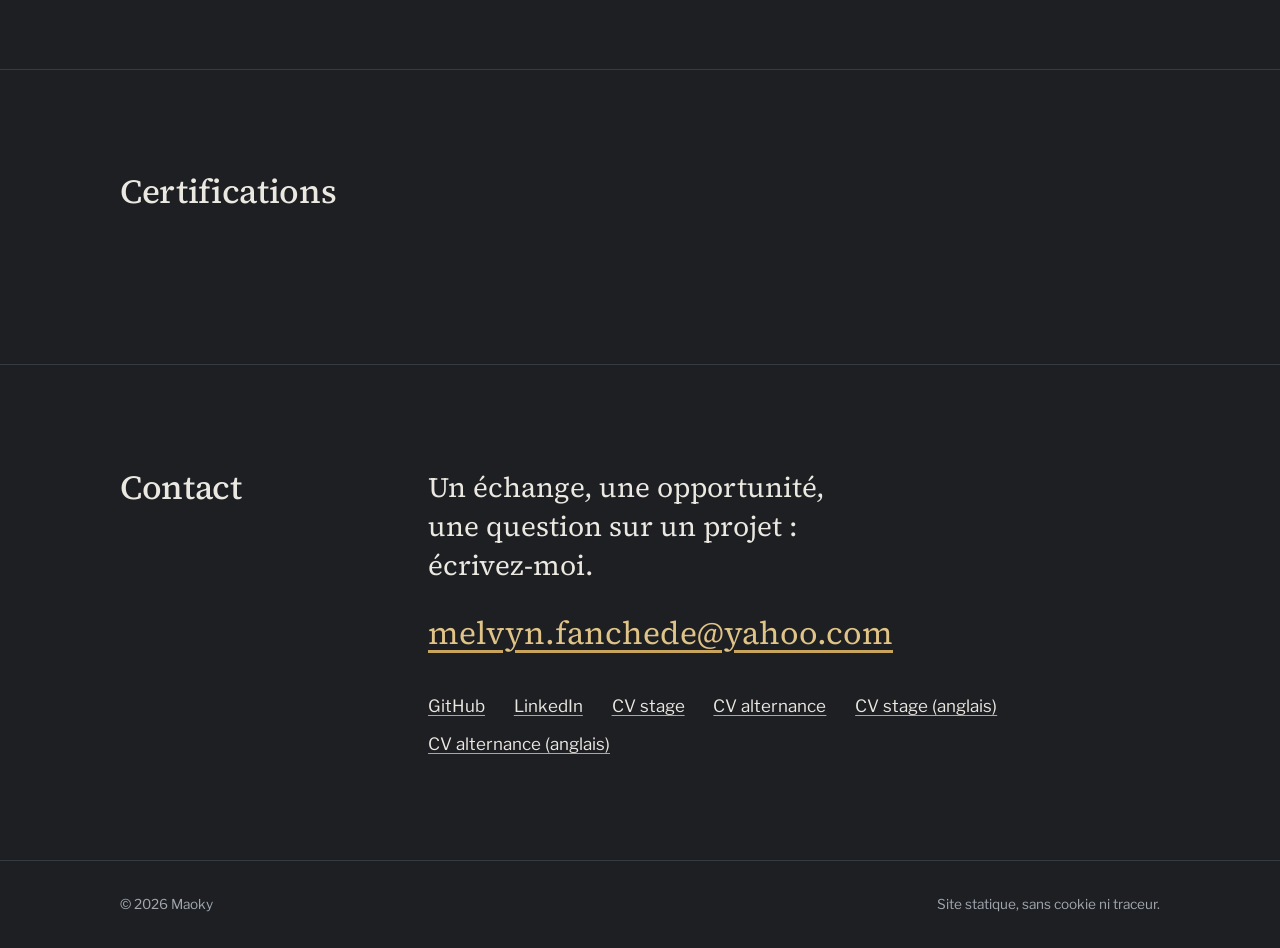
==== commit 5a59e0b2: "cor" ====
--- a/index.html
+++ b/index.html
@@ -62,7 +62,7 @@
           <p class="prose">J'essaye de documenter un maximum chaque projet avec mes tests et leurs résolutions, pour avant tout garder une trace écrite au cas où je devrais revenir sur un point en particulier plus tard.</p>
           <dl class="facts">
             <div><dt>Localisation</dt><dd>Île-de-France</dd></div>
-            <div><dt>Recherche</dt><dd>Stage de 2 mois à compter du mois de mai 2027 · Alternance de 1 ans à compter du mois de juin 2027</dd></div>
+            <div><dt>Recherche</dt><dd>Stage de 2 mois à compter du mois de mai 2027 · <br>Alternance de 1 an à compter du mois de juin 2027 <br>rythme 2 semaines en entreprise / 1 semaine à l'école </dd></div>
             <div><dt>Email</dt><dd><a href="mailto:melvyn.fanchede@yahoo.com">melvyn.fanchede@yahoo.com</a></dd></div>
           </dl>
         </div>
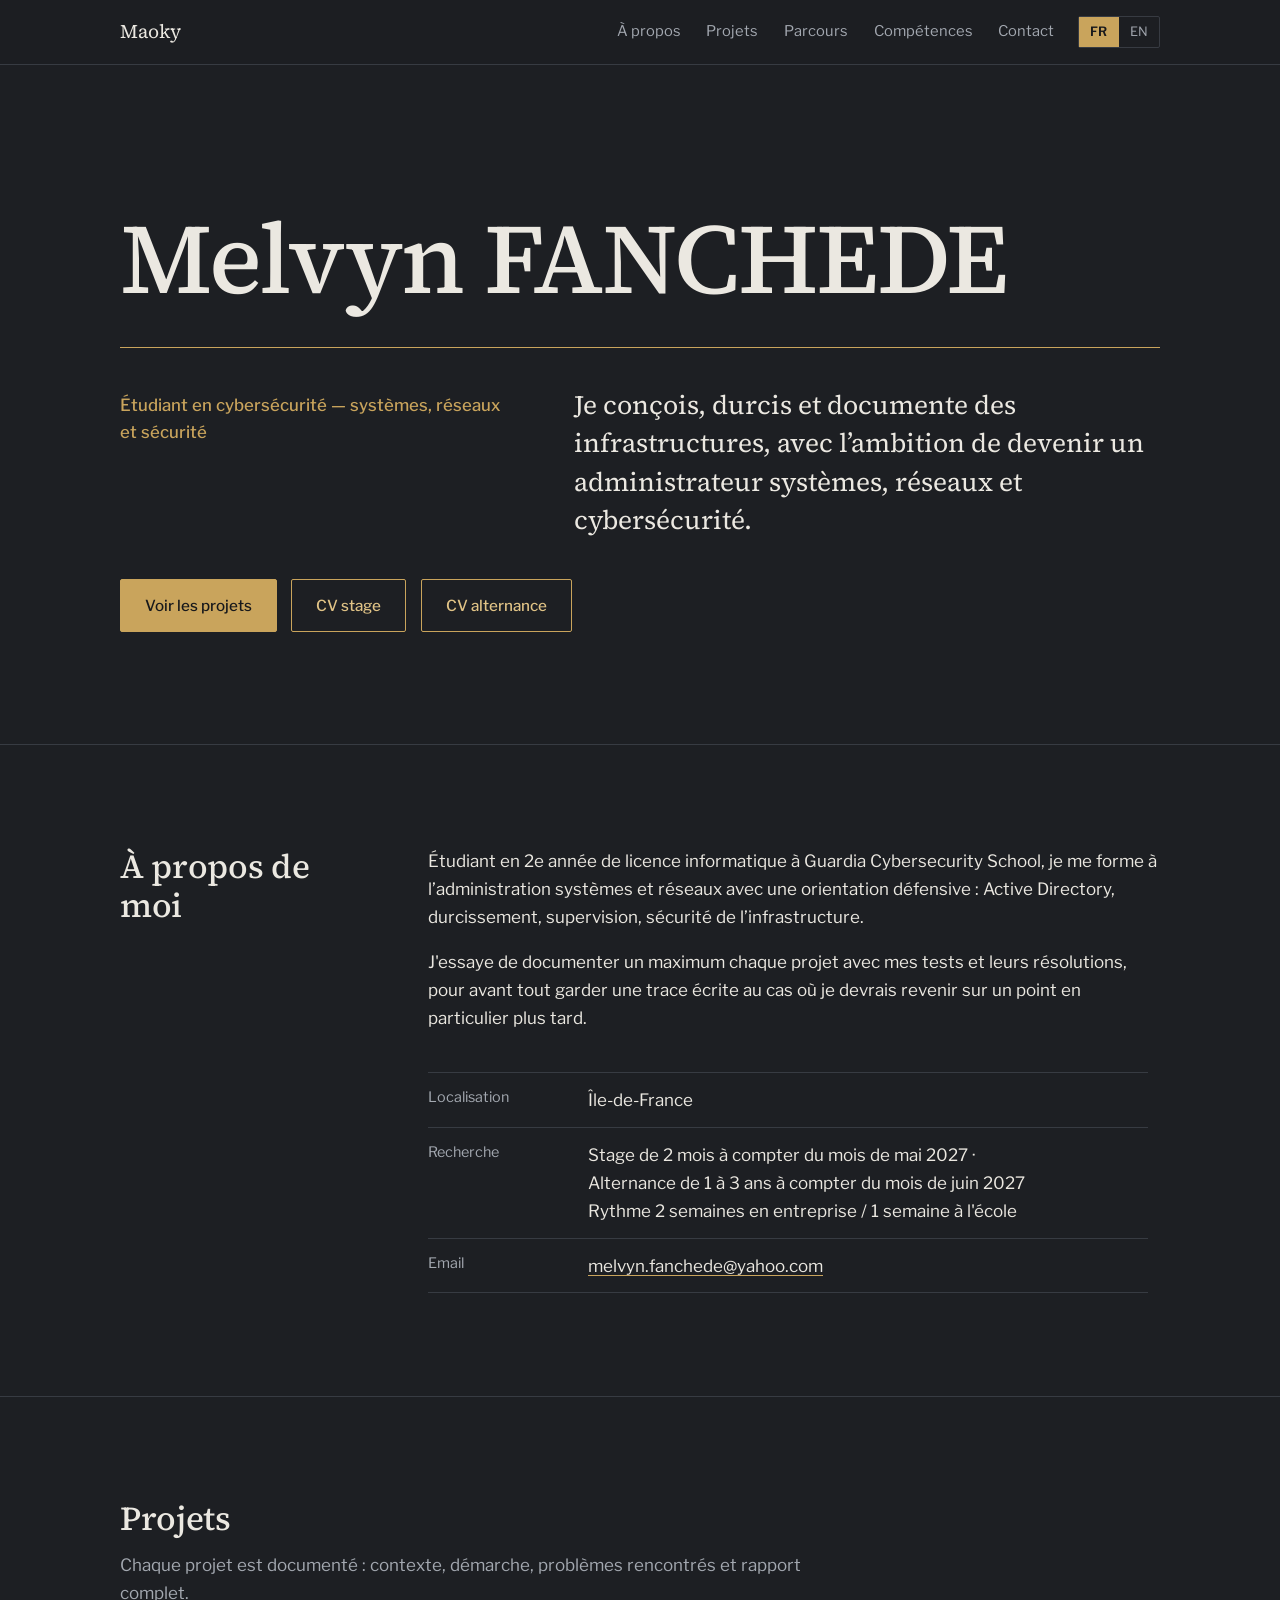
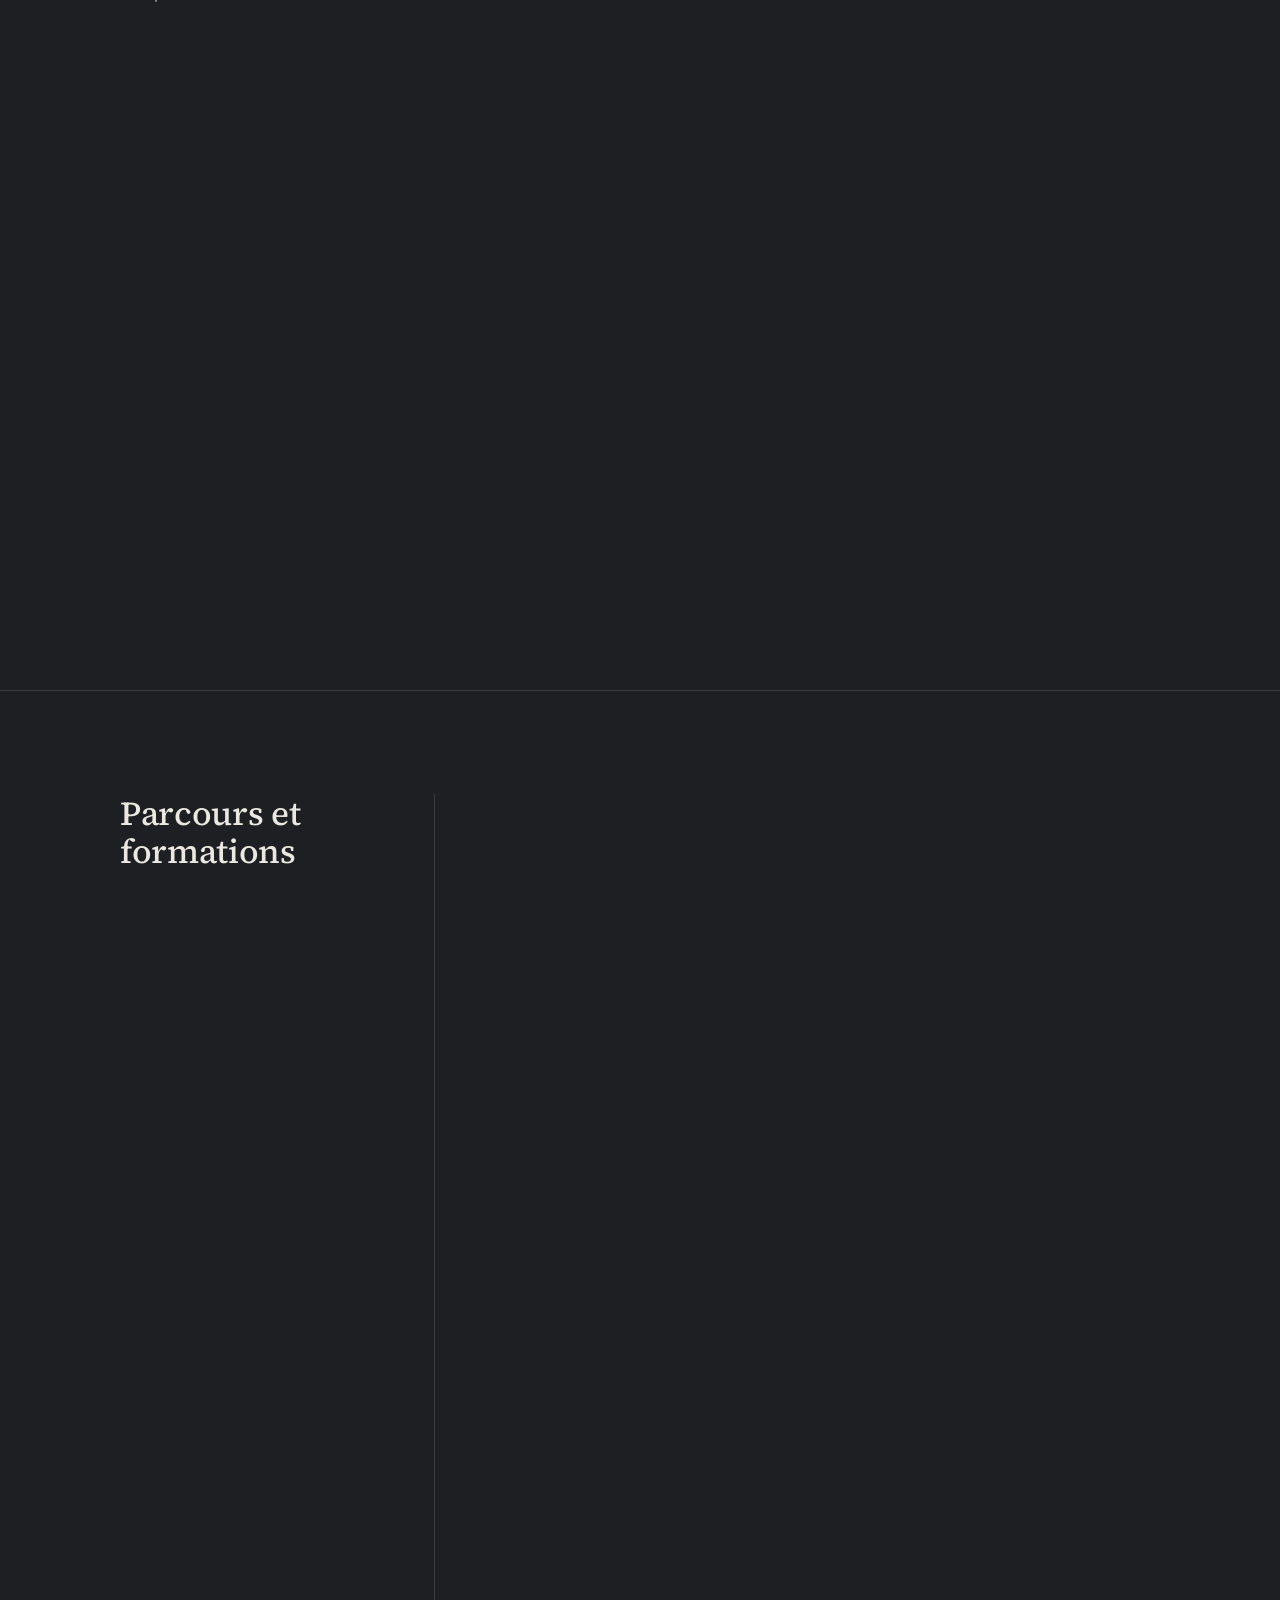
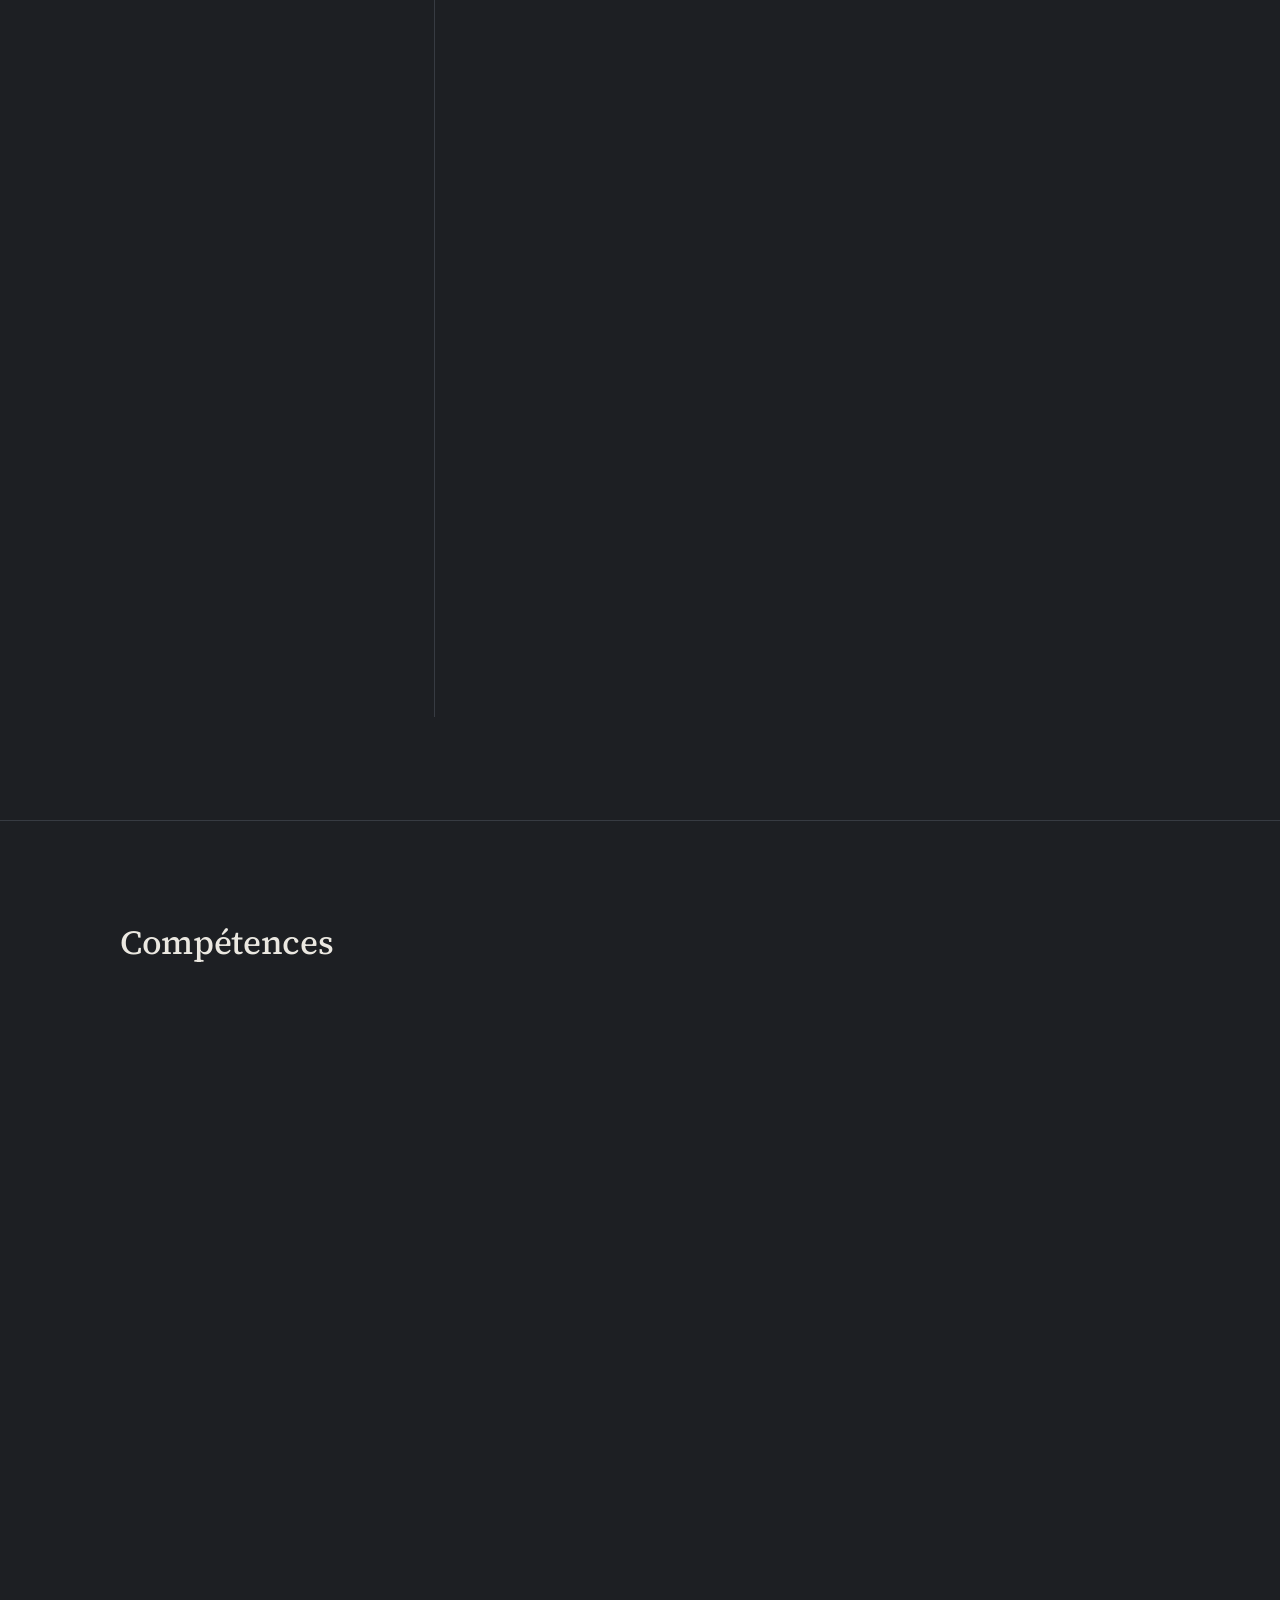
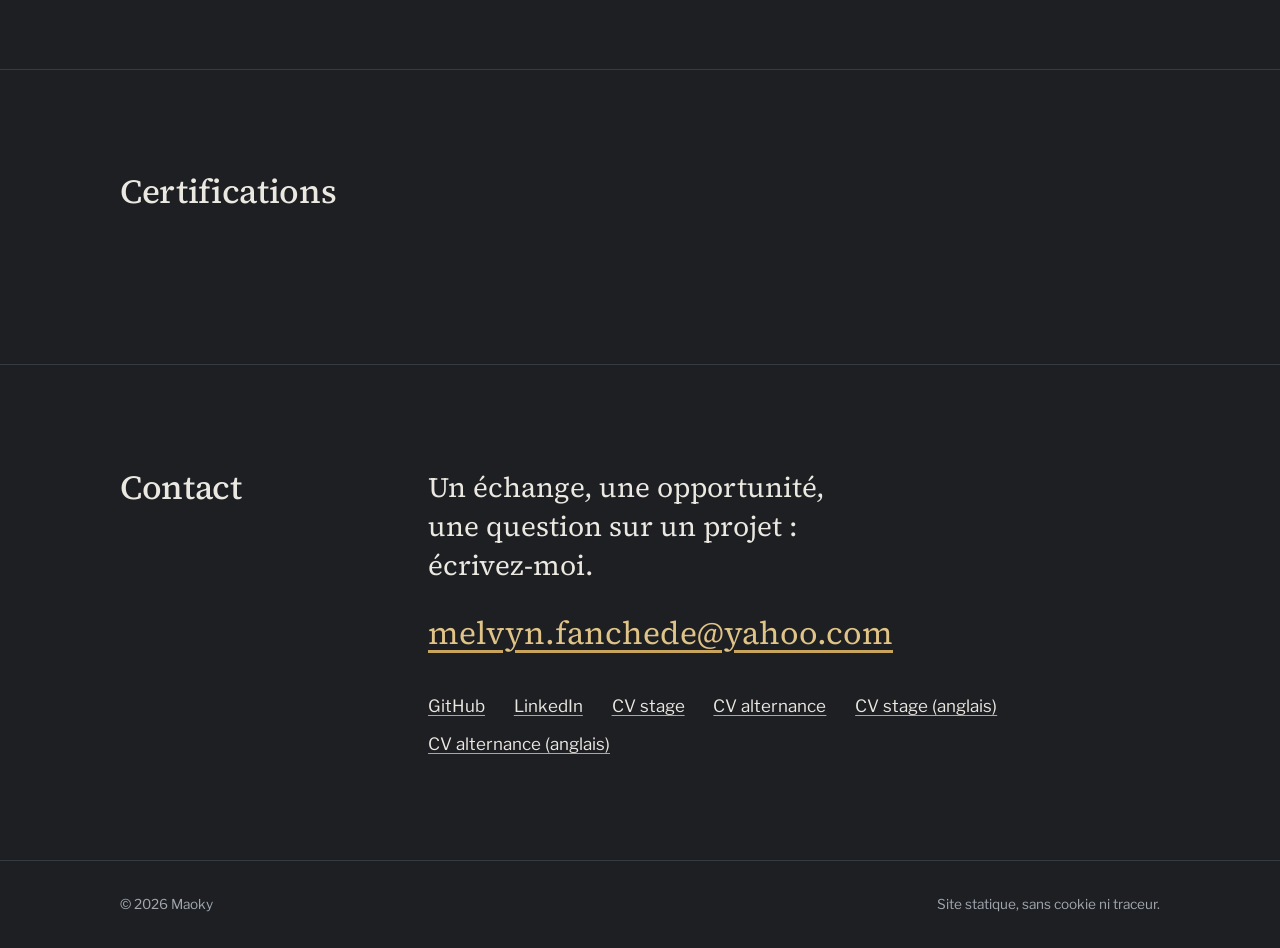
==== commit 124f5d4b: "corecV2" ====
--- a/index.html
+++ b/index.html
@@ -62,7 +62,7 @@
           <p class="prose">J'essaye de documenter un maximum chaque projet avec mes tests et leurs résolutions, pour avant tout garder une trace écrite au cas où je devrais revenir sur un point en particulier plus tard.</p>
           <dl class="facts">
             <div><dt>Localisation</dt><dd>Île-de-France</dd></div>
-            <div><dt>Recherche</dt><dd>Stage de 2 mois à compter du mois de mai 2027 · <br>Alternance de 1 an à compter du mois de juin 2027 <br>rythme 2 semaines en entreprise / 1 semaine à l'école </dd></div>
+            <div><dt>Recherche</dt><dd>Stage de 2 mois à compter du mois de mai 2027 · <br>Alternance de 1 à 3 ans à compter du mois de juin 2027 <br> Rythme 2 semaines en entreprise / 1 semaine à l'école </dd></div>
             <div><dt>Email</dt><dd><a href="mailto:melvyn.fanchede@yahoo.com">melvyn.fanchede@yahoo.com</a></dd></div>
           </dl>
         </div>
@@ -74,7 +74,7 @@
       <div class="wrap">
         <div class="section-head">
           <h2>Projets</h2>
-          <p class="lead">Chaque projet est documenté : contexte, démarche, problèmes rencontrées et rapport complet.</p>
+          <p class="lead">Chaque projet est documenté : contexte, démarche, problèmes rencontrés et rapport complet.</p>
         </div>
         <div id="projects-list" aria-live="polite">
           <noscript><p class="state">JavaScript est nécessaire pour afficher les projets.</p></noscript>
@@ -85,7 +85,7 @@
     <!-- Parcours -->
     <section id="journey" class="section">
       <div class="wrap two-col">
-        <div><h2>Parcours et formation</h2></div>
+        <div><h2>Parcours et formations</h2></div>
         <ol class="timeline">
         <li class="step education reveal">
           <p class="step-period">2025 – aujourd’hui</p>
@@ -101,7 +101,7 @@
         <li class="step experience reveal">
           <p class="step-period">Mai 2026 – Juillet 2026</p>
           <h3>Stage Administrateur Systèmes et Réseaux</h3>
-          <p class="step-place"><span class="tag">Expérience</span> Les Résidences Yvelines Essone - Mantes La Jolie 78200</p>
+          <p class="step-place"><span class="tag">Expérience</span> Les Résidences Yvelines Essonne - Mantes La Jolie 78200</p>
           <p class="prose"> - Gestion de parc et Support : Participer au renouvellement du parc informatique en sécurisant les nouveaux postes et en gérant les incidents quotidiens, permettant une transition fluide pour les utilisateurs.</p>
           <p class="prose"> - Réaliser un audit des serveurs de fichiers en analysant et identifiant les vulnérabilités potentielles. </p>
           <p class="prose"> - Cartographier le réseau interne, facilitant la compréhension de l'infrastructure et la détection des points faibles. </p>
